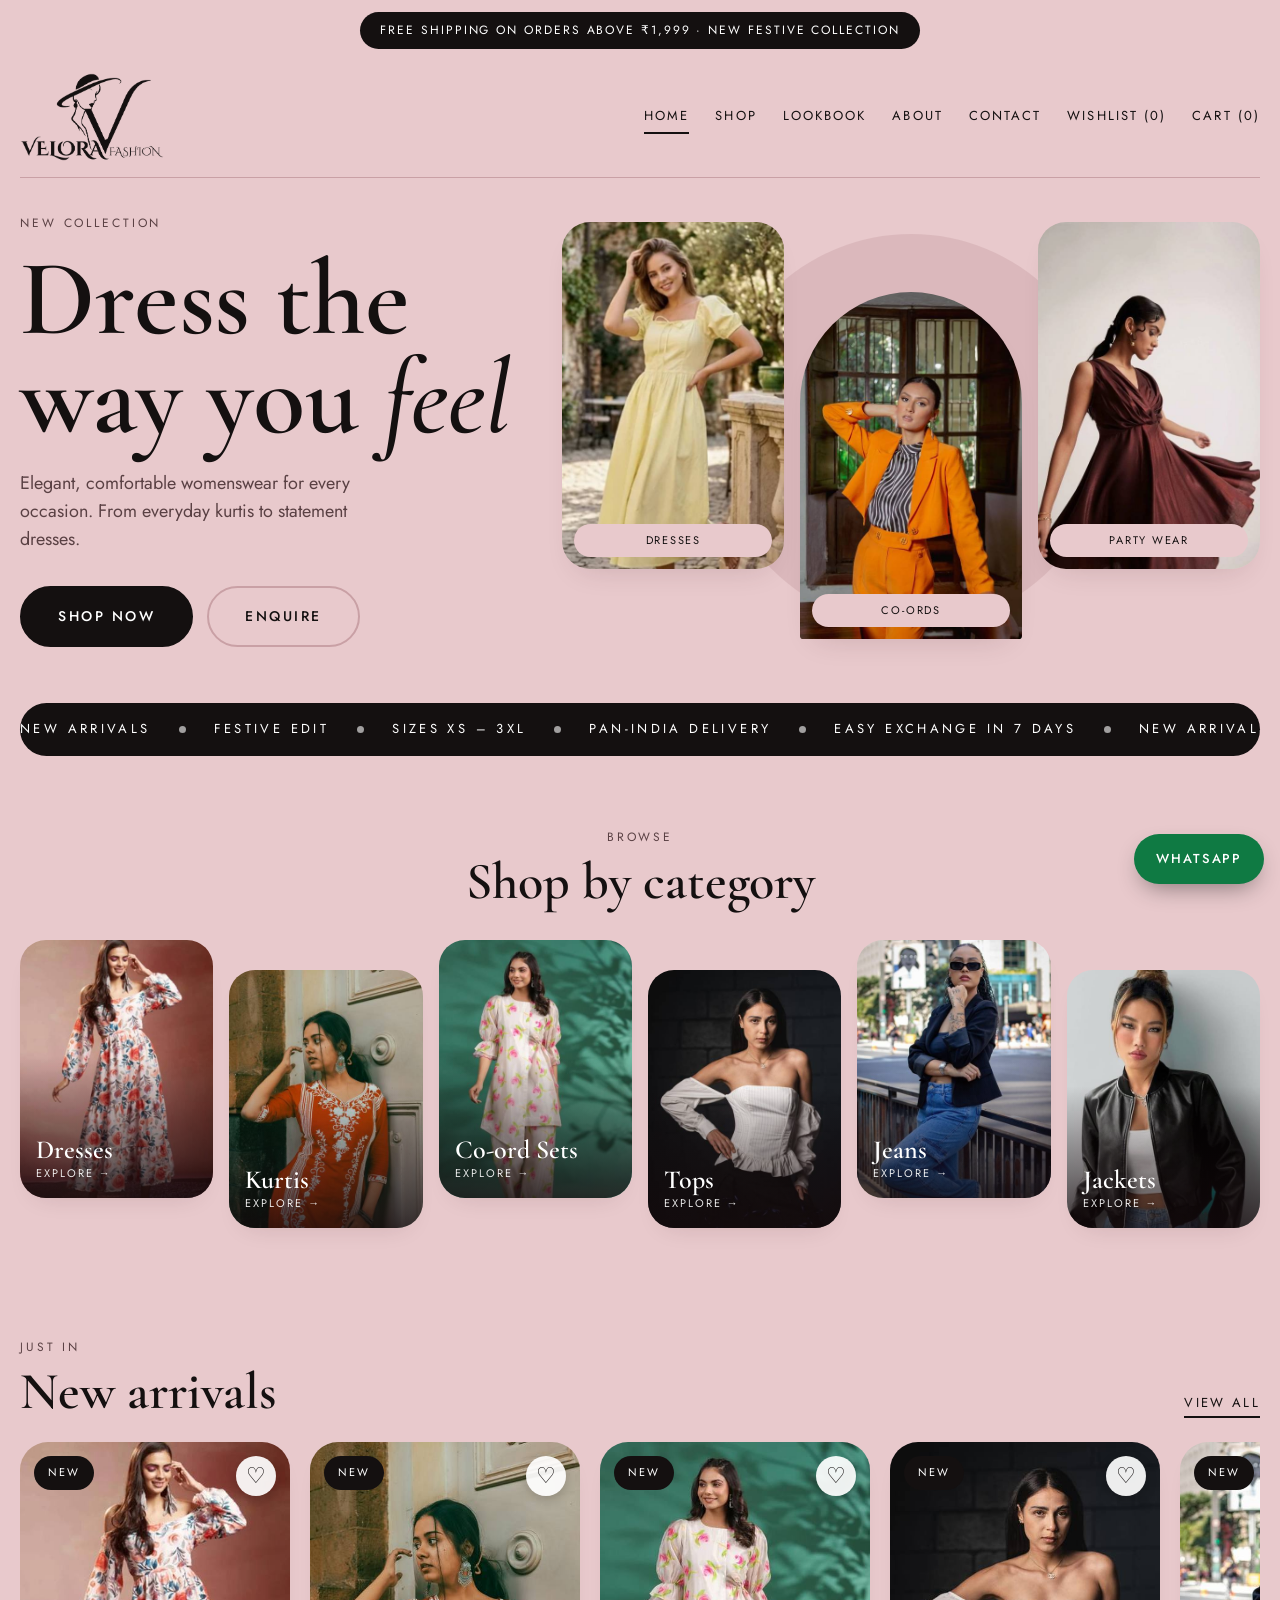
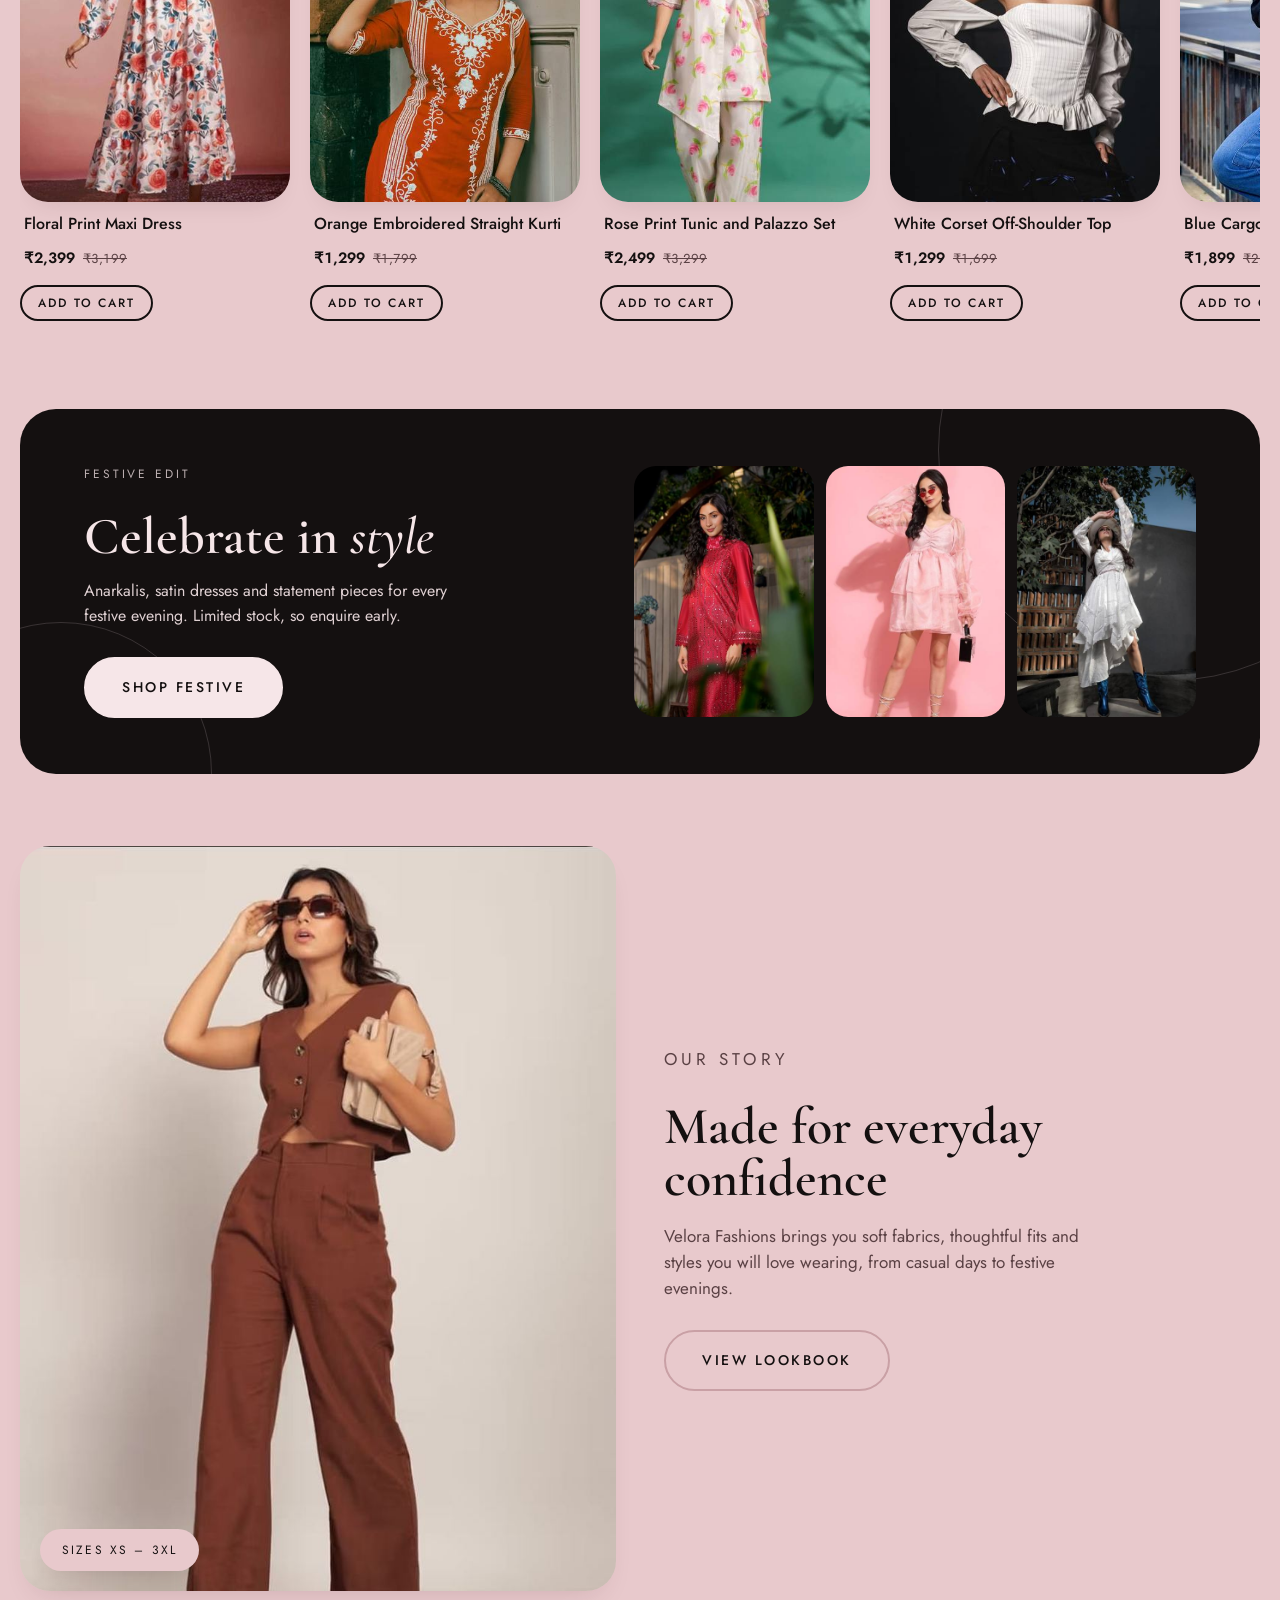
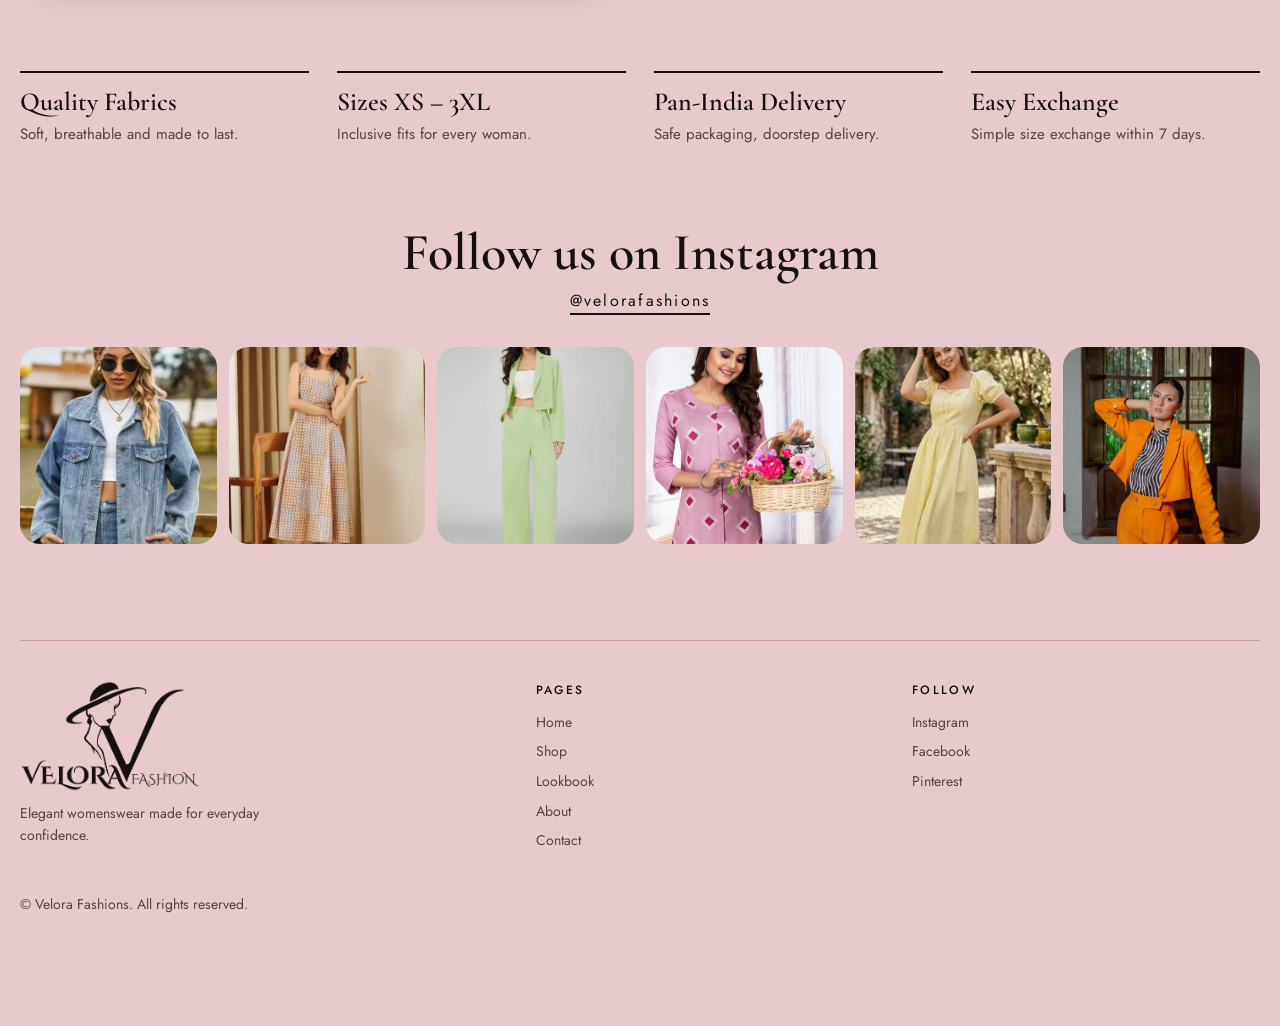
==== index.html @ 0e2e93d5 "Update index.html" ====
<!doctype html>
<html lang="en">
<head>
<meta charset="utf-8">
<meta name="viewport" content="width=device-width, initial-scale=1, viewport-fit=cover">
<title>Velora Fashion</title>
<link rel="stylesheet" href="https://fonts.googleapis.com/css2?family=Jost:wght@400;500;600&family=Cormorant+Garamond:ital,wght@0,500;0,600;1,500;1,600&display=swap">
<style>
/* Layout: logo + menu header, split hero with three staggered photos, category tiles, dark festive band, story, benefits, Instagram grid */
:root {
  --bg: #e8c9cc; --ink: #141010; --muted: #5a4144; --line: #c9a0a5; --card: #f3dfe1;
  --pill-bg: #141010; --pill-fg: #ffffff; --band-bg: #141010; --band-fg: #f6e6e8; --shadow: rgba(60,20,30,.18);
  --font-display: "Cormorant Garamond", Georgia, serif;
  --font-body: "Jost", "Helvetica Neue", Arial, sans-serif;
}
@media (prefers-color-scheme: dark) {
  :root:not([data-theme="light"]) { --bg:#1d1214; --ink:#f6e6e8; --muted:#c9a9ad; --line:#5c3b40; --card:#2a1a1d; --pill-bg:#f6e6e8; --pill-fg:#1d1214; --band-bg:#2a1a1d; --band-fg:#f6e6e8; --shadow:rgba(0,0,0,.5); color-scheme: dark; }
}
:root[data-theme="dark"] { --bg:#1d1214; --ink:#f6e6e8; --muted:#c9a9ad; --line:#5c3b40; --card:#2a1a1d; --pill-bg:#f6e6e8; --pill-fg:#1d1214; --band-bg:#2a1a1d; --band-fg:#f6e6e8; --shadow:rgba(0,0,0,.5); color-scheme: dark; }
* { box-sizing: border-box; }
html { scroll-behavior: smooth; }
body { margin: 0; background: var(--bg); color: var(--ink); font-family: var(--font-body); line-height: 1.55;
  padding-left: max(16px, env(safe-area-inset-left, 0px)); padding-right: max(16px, env(safe-area-inset-right, 0px)); }
a { color: inherit; }
.w { max-width: 1240px; margin: 0 auto; }
.eyebrow { font-size: 12px; letter-spacing: 0.24em; text-transform: uppercase; color: var(--muted); margin: 0; }
h1, h2, h3 { font-family: var(--font-display); font-weight: 600; margin: 0; text-wrap: balance; line-height: 1; }
h2 { font-size: clamp(34px, 5vw, 52px); }
em.i { font-style: italic; font-weight: 500; }

/* header */
.site { display: flex; justify-content: space-between; align-items: center; flex-wrap: wrap; gap: 12px 28px; padding-block: 28px 8px; }
.brand img { display: block; height: 88px; width: auto; }
@media (prefers-color-scheme: dark) { :root:not([data-theme="light"]) .brand img { filter: invert(1); } }
:root[data-theme="dark"] .brand img { filter: invert(1); }
.sitenav { display: flex; flex-wrap: wrap; gap: 8px 26px; }
.sitenav a { text-decoration: none; font-size: 13px; letter-spacing: 0.16em; text-transform: uppercase; padding: 6px 0; border-bottom: 2px solid transparent; }
.sitenav a:hover, .sitenav a[aria-current="page"] { border-bottom-color: var(--ink); }

/* buttons */
.btn { display: inline-block; text-decoration: none; font-size: 14px; font-weight: 500; letter-spacing: 0.18em; text-transform: uppercase; padding: 18px 36px; border-radius: 999px; border: 2px solid var(--pill-bg); transition: background .2s, color .2s; }
.btn.solid { background: var(--pill-bg); color: var(--pill-fg); }
.btn.ghost { color: var(--ink); border-color: var(--line); }
.btn.ghost:hover { border-color: var(--ink); }
a:focus-visible, .tile:focus-visible { outline: 3px solid var(--ink); outline-offset: 3px; }

/* hero */
.hero { display: grid; grid-template-columns: minmax(0, .9fr) minmax(0, 1.25fr); gap: 40px; align-items: center; padding-block: 36px 48px; }
.hero h1 { font-size: clamp(54px, 8.4vw, 112px); line-height: 0.92; margin: 18px 0 22px; }
.hero p.lead { font-size: 18px; max-width: 30ch; color: var(--muted); margin: 0 0 32px; }
.cta { display: flex; flex-wrap: wrap; gap: 14px; }
.collage { position: relative; display: grid; grid-template-columns: repeat(3, minmax(0, 1fr)); gap: 16px; align-items: start; }
.collage::before { content: ""; position: absolute; z-index: 0; height: 94%; aspect-ratio: 1; left: 50%; top: 3%; transform: translateX(-50%); border-radius: 50%; background: var(--line); opacity: .4; }
.collage figure { position: relative; z-index: 1; margin: 0; aspect-ratio: 3 / 4.7; border-radius: 28px; overflow: hidden; box-shadow: 0 14px 30px -16px var(--shadow); }
.collage figure:nth-child(2) { margin-top: 70px; border-radius: 999px 999px 28px 28px; }
.collage img { width: 100%; height: 100%; object-fit: cover; display: block; transition: transform .8s cubic-bezier(.2,.7,.2,1); }
.collage figure:hover img { transform: scale(1.06); }
.collage figcaption { position: absolute; left: 12px; bottom: 12px; right: 12px; background: var(--bg); color: var(--ink); border-radius: 999px; padding: 8px 14px; font-size: 11px; letter-spacing: .16em; text-transform: uppercase; text-align: center; }
@keyframes rise { from { opacity: .2; transform: translateY(22px); } to { opacity: 1; transform: none; } }
.hero > div:first-child > * { animation: rise .9s cubic-bezier(.2,.7,.2,1) both; }
.hero > div:first-child > :nth-child(2) { animation-delay: .1s; }
.hero > div:first-child > :nth-child(3) { animation-delay: .2s; }
.hero > div:first-child > :nth-child(4) { animation-delay: .3s; }
.collage figure { animation: rise 1s cubic-bezier(.2,.7,.2,1) both; }
.collage figure:nth-child(2) { animation-delay: .15s; }
.collage figure:nth-child(3) { animation-delay: .3s; }

/* categories */
section { padding-block: 40px; }
.head { display: flex; flex-direction: column; gap: 10px; align-items: center; text-align: center; margin-bottom: 32px; }
.tiles { display: grid; grid-template-columns: repeat(6, minmax(0, 1fr)); gap: 16px; }
.tile { position: relative; display: block; aspect-ratio: 3 / 4; border-radius: 26px; overflow: hidden; text-decoration: none; color: #fff; box-shadow: 0 12px 26px -16px var(--shadow); }
.tile img { position: absolute; inset: 0; width: 100%; height: 100%; object-fit: cover; transition: transform .6s cubic-bezier(.2,.7,.2,1); }
.tile:hover img { transform: scale(1.07); }
.tile::after { content: ""; position: absolute; inset: 0; background: linear-gradient(to top, rgba(20,10,12,.78), rgba(20,10,12,0) 55%); }
.tile span { position: absolute; z-index: 1; left: 16px; right: 16px; bottom: 16px; display: flex; flex-direction: column; gap: 2px; }
.tile b { font-family: var(--font-display); font-size: 26px; font-weight: 600; line-height: 1.05; }
.tile small { font-size: 11px; letter-spacing: 0.18em; text-transform: uppercase; opacity: .9; }


/* ticker */
.ticker { overflow: hidden; background: var(--pill-bg); color: var(--pill-fg); border-radius: 999px; padding: 16px 0; margin-block: 8px 32px; }
.track { display: flex; width: max-content; animation: slide 36s linear infinite; }
.track span { display: inline-flex; align-items: center; gap: 28px; padding-right: 28px; white-space: nowrap; font-size: 13px; letter-spacing: .26em; text-transform: uppercase; }
.track span::after { content: ""; width: 7px; height: 7px; border-radius: 50%; background: currentColor; opacity: .6; }
@keyframes slide { to { transform: translateX(-50%); } }

/* new arrivals */
.rowhead { display: flex; justify-content: space-between; align-items: end; gap: 16px; margin-bottom: 24px; flex-wrap: wrap; }
.rowhead h2 { margin-top: 10px; }
.more { font-size: 13px; letter-spacing: .18em; text-transform: uppercase; text-decoration: none; border-bottom: 2px solid var(--ink); padding-bottom: 3px; }
.row { display: flex; gap: 20px; overflow-x: auto; scroll-snap-type: x mandatory; padding-bottom: 16px; scrollbar-width: thin; scrollbar-color: var(--line) transparent; }
.prod { flex: 0 0 270px; scroll-snap-align: start; text-decoration: none; display: flex; flex-direction: column; gap: 10px; min-width: 0; }
.ph { position: relative; aspect-ratio: 3 / 4; border-radius: 28px; overflow: hidden; box-shadow: 0 12px 26px -16px var(--shadow); }
.ph img { width: 100%; height: 100%; object-fit: cover; display: block; transition: transform .7s cubic-bezier(.2,.7,.2,1); }
.prod:hover .ph img { transform: scale(1.07); }
.prod .tag { position: absolute; top: 14px; left: 14px; background: #141010; color: #fff; font-size: 11px; letter-spacing: .18em; padding: 8px 14px; border-radius: 999px; }
.prod b { font-size: 16px; font-weight: 500; padding: 0 4px; }
.prod .pr { padding: 0 4px; font-variant-numeric: tabular-nums; color: var(--muted); font-size: 15px; }
.prod .pr strong { color: var(--ink); font-weight: 600; margin-right: 8px; }
.prod .pr s { font-size: 13px; }
.add-cart { font: 500 12px/1 var(--font-body, inherit); letter-spacing: .16em; text-transform: uppercase; color: var(--ink); background: transparent; border: 2px solid var(--ink); border-radius: 999px; padding: 10px 16px; cursor: pointer; align-self: flex-start; margin-top: 4px; }
.add-cart:hover { background: var(--ink); color: #fff; }
.add-cart:focus-visible { outline: 3px solid var(--ink); outline-offset: 3px; }


.band { position: relative; overflow: hidden; }
.band::before, .band::after { content: ""; position: absolute; border-radius: 50%; border: 1px solid var(--band-fg); opacity: .16; pointer-events: none; }
.band::before { width: 460px; height: 460px; right: -140px; top: -190px; }
.band::after { width: 300px; height: 300px; left: -110px; bottom: -150px; }
.band > * { position: relative; z-index: 1; }

.sp { position: relative; }
.chip { position: absolute; left: 20px; bottom: 20px; background: var(--bg); color: var(--ink); border-radius: 999px; padding: 12px 22px; font-size: 12px; letter-spacing: .18em; text-transform: uppercase; box-shadow: 0 10px 22px -10px var(--shadow); }
.tile small::after { content: ""; }
@media (min-width: 961px) { .tiles .tile:nth-child(even) { margin-top: 30px; } .tiles { padding-bottom: 30px; } }

/* festive band */
.band { background: var(--band-bg); color: var(--band-fg); border-radius: 36px; padding: 56px clamp(24px, 5vw, 64px); display: grid; grid-template-columns: minmax(0, 1fr) minmax(0, 1.1fr); gap: 40px; align-items: center; margin-block: 32px; }
.band .eyebrow { color: var(--band-fg); opacity: .75; }
.band h2 { margin: 12px 0 16px; }
.band p { margin: 0 0 28px; max-width: 38ch; opacity: .9; }
.band .btn.solid { background: var(--band-fg); color: var(--band-bg); border-color: var(--band-fg); }
.trio { display: grid; grid-template-columns: repeat(3, minmax(0, 1fr)); gap: 12px; }
.trio img { width: 100%; aspect-ratio: 3 / 4.2; object-fit: cover; border-radius: 22px; display: block; }

/* story */
.story { display: grid; grid-template-columns: minmax(0, 1fr) minmax(0, 1fr); gap: 48px; align-items: center; }
.story .sp img { width: 100%; aspect-ratio: 4 / 5; object-fit: cover; object-position: 50% 0%; border-radius: 30px; display: block; box-shadow: 0 14px 30px -16px var(--shadow); }
.story h2 { margin: 12px 0 18px; }
.story p { margin: 0 0 28px; font-size: 17px; max-width: 44ch; color: var(--muted); }

/* benefits */
.perks { display: grid; grid-template-columns: repeat(4, minmax(0, 1fr)); gap: 28px; }
.perk { border-top: 2px solid var(--ink); padding-top: 16px; }
.perk h3 { font-size: 26px; margin-bottom: 8px; }
.perk p { margin: 0; color: var(--muted); font-size: 15px; }

/* instagram */
.insta { display: grid; grid-template-columns: repeat(6, minmax(0, 1fr)); gap: 12px; }
.insta img { width: 100%; aspect-ratio: 1; object-fit: cover; border-radius: 20px; display: block; }
.handle { font-size: 16px; letter-spacing: 0.14em; text-decoration: none; border-bottom: 2px solid var(--ink); }

/* footer */
footer { border-top: 1px solid var(--line); margin-top: 56px; padding-block: 40px 96px; display: grid; grid-template-columns: 1.4fr 1fr 1fr; gap: 28px; font-size: 14px; color: var(--muted); }
footer h4 { margin: 0 0 12px; font-size: 12px; letter-spacing: 0.2em; text-transform: uppercase; color: var(--ink); font-weight: 500; }
footer .fb { font-family: var(--font-display); font-size: 34px; font-weight: 600; color: var(--ink); line-height: 1; margin-bottom: 10px; }
footer ul { list-style: none; margin: 0; padding: 0; display: grid; gap: 8px; }
footer a { text-decoration: none; }
footer a:hover { color: var(--ink); }
.copy { grid-column: 1 / -1; }

/* whatsapp */
.wa { position: fixed; z-index: 20; right: max(16px, env(safe-area-inset-right, 0px)); bottom: max(16px, env(safe-area-inset-bottom, 0px)); background: #0f7a43; color: #fff; text-decoration: none; font-size: 13px; letter-spacing: 0.14em; text-transform: uppercase; font-weight: 500; padding: 15px 22px; border-radius: 999px; box-shadow: 0 10px 24px -8px rgba(0,0,0,.45); }
.wa:focus-visible { outline: 3px solid var(--ink); outline-offset: 3px; }

@media (max-width: 960px) {
  .hero, .story, .band { grid-template-columns: minmax(0, 1fr); gap: 32px; }
  .story .sp img { aspect-ratio: 4 / 4.6; max-height: 640px; object-position: 50% 0%; }
  .tiles { grid-template-columns: repeat(3, minmax(0, 1fr)); }
  .perks { grid-template-columns: repeat(2, minmax(0, 1fr)); }
  .insta { grid-template-columns: repeat(3, minmax(0, 1fr)); }
  footer { grid-template-columns: 1fr 1fr; }
  footer > div:first-child { grid-column: 1 / -1; }
}
@media (max-width: 560px) {
  .prod { flex-basis: 62%; }
  .ticker { margin-block: 0 24px; }
  .collage figure { aspect-ratio: 3 / 4.5; }
  .collage figcaption { display: none; }
  .brand img { height: 64px; }
  .hero { padding-block: 16px 48px; }
  .btn { padding: 15px 26px; font-size: 13px; }
  .collage { gap: 8px; }
  .collage figure { border-radius: 18px; }
  .collage figure:nth-child(2) { margin-top: 24px; border-radius: 999px 999px 18px 18px; }
  .tiles { grid-template-columns: repeat(2, minmax(0, 1fr)); gap: 12px; }
  .tile b { font-size: 22px; }
  .perks { grid-template-columns: minmax(0, 1fr); gap: 22px; }
  .band { border-radius: 26px; padding: 36px 20px; }
  .trio { gap: 8px; }
  .trio img { border-radius: 14px; }
  .insta { grid-template-columns: repeat(2, minmax(0, 1fr)); }
  footer { grid-template-columns: minmax(0, 1fr); }
}
@media (prefers-reduced-motion: reduce) { html { scroll-behavior: auto; } .tile img, .ph img, .collage img { transition: none; } .track { animation: none; } .hero > div:first-child > *, .collage figure { animation: none; } }
.promo { width: fit-content; max-width: 100%; margin: 12px auto 0; background: var(--pill-bg); color: var(--pill-fg); text-align: center; font-size: 12px; letter-spacing: .16em; text-transform: uppercase; padding: 9px 20px; border-radius: 999px; }
@media (max-width: 560px) { .promo { font-size: 11px; letter-spacing: .1em; } }

.flogo { display: block; height: 110px; width: auto; margin-bottom: 12px; }
@media (prefers-color-scheme: dark) { :root:not([data-theme="light"]) .flogo { filter: invert(1); } }
:root[data-theme="dark"] .flogo { filter: invert(1); }

.site { border-bottom: 1px solid var(--line); padding-top: 24px; padding-bottom: 16px; }
</style>
</head>
<body>
<div class="promo">Free shipping on orders above &#8377;1,999 &middot; New Festive Collection</div>
<div class="w">
  <header class="site">
    <a class="brand" href="index.html" aria-label="Velora Fashion, home"><img src="[data-uri]" alt="Velora Fashion"></a>
    <nav class="sitenav" aria-label="Site">
      <a href="index.html" aria-current="page">Home</a><a href="shop.html">Shop</a><a href="lookbook.html">Lookbook</a><a href="about.html">About</a><a href="contact.html">Contact</a><a href="wishlist.html" class="wish-link">Wishlist (<span class="wish-count">0</span>)</a><a href="cart.html" class="cart-link">Cart (<span class="cart-count">0</span>)</a>
    </nav>
  </header>

  <main>
    <div class="hero">
      <div>
        <p class="eyebrow">New Collection</p>
        <h1>Dress the way you <em class="i">feel</em></h1>
        <p class="lead">Elegant, comfortable womenswear for every occasion. From everyday kurtis to statement dresses.</p>
        <div class="cta">
          <a class="btn solid" href="shop.html">Shop Now</a>
          <a class="btn ghost" href="contact.html">Enquire</a>
        </div>
      </div>
      <div class="collage" aria-label="Featured looks">
        <figure><img src="[data-uri]" alt="Yellow puff sleeve midi dress"><figcaption>Dresses</figcaption></figure>
        <figure><img src="[data-uri]" alt="Orange crop blazer co-ord"><figcaption>Co-ords</figcaption></figure>
        <figure><img src="[data-uri]" alt="Brown satin flared dress"><figcaption>Party wear</figcaption></figure>
      </div>
    </div>

    <div class="ticker" aria-hidden="true"><div class="track"><span>New arrivals</span><span>Festive edit</span><span>Sizes XS &ndash; 3XL</span><span>Pan-India delivery</span><span>Easy exchange in 7 days</span><span>New arrivals</span><span>Festive edit</span><span>Sizes XS &ndash; 3XL</span><span>Pan-India delivery</span><span>Easy exchange in 7 days</span></div></div>

    <section>
      <div class="head">
        <p class="eyebrow">Browse</p>
        <h2>Shop by category</h2>
      </div>
      <div class="tiles">
        <a class="tile" href="shop.html#dresses"><img src="[data-uri]" alt=""><span><b>Dresses</b><small>Explore &rarr;</small></span></a>
        <a class="tile" href="shop.html#kurtis"><img src="[data-uri]" alt=""><span><b>Kurtis</b><small>Explore &rarr;</small></span></a>
        <a class="tile" href="shop.html#coords"><img src="[data-uri]" alt=""><span><b>Co-ord Sets</b><small>Explore &rarr;</small></span></a>
        <a class="tile" href="shop.html#tops"><img src="[data-uri]" alt=""><span><b>Tops</b><small>Explore &rarr;</small></span></a>
        <a class="tile" href="shop.html#jeans"><img src="[data-uri]" alt=""><span><b>Jeans</b><small>Explore &rarr;</small></span></a>
        <a class="tile" href="shop.html#jackets"><img src="[data-uri]" alt=""><span><b>Jackets</b><small>Explore &rarr;</small></span></a>
      </div>
    </section>

    <section>
      <div class="rowhead">
        <div><p class="eyebrow">Just in</p><h2>New arrivals</h2></div>
        <a class="more" href="shop.html">View all</a>
      </div>
      <div class="row">
        <a class="prod" href="shop.html#dresses"><div class="ph"><button type="button" class="wish-btn" data-name="Floral Print Maxi Dress" data-price="&#8377;2,399" aria-label="Add to wishlist">♡</button><img src="[data-uri]" alt="Floral Print Maxi Dress"><span class="tag">NEW</span></div><b>Floral Print Maxi Dress</b><span class="pr"><strong>&#8377;2,399</strong><s>&#8377;3,199</s></span><button type="button" class="add-cart" data-name="Floral Print Maxi Dress" data-price="&#8377;2,399">Add to Cart</button></a>
        <a class="prod" href="shop.html#kurtis"><div class="ph"><button type="button" class="wish-btn" data-name="Orange Embroidered Straight Kurti" data-price="&#8377;1,299" aria-label="Add to wishlist">♡</button><img src="[data-uri]" alt="Orange Embroidered Straight Kurti"><span class="tag">NEW</span></div><b>Orange Embroidered Straight Kurti</b><span class="pr"><strong>&#8377;1,299</strong><s>&#8377;1,799</s></span><button type="button" class="add-cart" data-name="Orange Embroidered Straight Kurti" data-price="&#8377;1,299">Add to Cart</button></a>
        <a class="prod" href="shop.html#coords"><div class="ph"><button type="button" class="wish-btn" data-name="Rose Print Tunic and Palazzo Set" data-price="&#8377;2,499" aria-label="Add to wishlist">♡</button><img src="[data-uri]" alt="Rose Print Tunic and Palazzo Set"><span class="tag">NEW</span></div><b>Rose Print Tunic and Palazzo Set</b><span class="pr"><strong>&#8377;2,499</strong><s>&#8377;3,299</s></span><button type="button" class="add-cart" data-name="Rose Print Tunic and Palazzo Set" data-price="&#8377;2,499">Add to Cart</button></a>
        <a class="prod" href="shop.html#tops"><div class="ph"><button type="button" class="wish-btn" data-name="White Corset Off-Shoulder Top" data-price="&#8377;1,299" aria-label="Add to wishlist">♡</button><img src="[data-uri]" alt="White Corset Off-Shoulder Top"><span class="tag">NEW</span></div><b>White Corset Off-Shoulder Top</b><span class="pr"><strong>&#8377;1,299</strong><s>&#8377;1,699</s></span><button type="button" class="add-cart" data-name="White Corset Off-Shoulder Top" data-price="&#8377;1,299">Add to Cart</button></a>
        <a class="prod" href="shop.html#jeans"><div class="ph"><button type="button" class="wish-btn" data-name="Blue Cargo Wide-Leg Jeans" data-price="&#8377;1,899" aria-label="Add to wishlist">♡</button><img src="[data-uri]" alt="Blue Cargo Wide-Leg Jeans"><span class="tag">NEW</span></div><b>Blue Cargo Wide-Leg Jeans</b><span class="pr"><strong>&#8377;1,899</strong><s>&#8377;2,599</s></span><button type="button" class="add-cart" data-name="Blue Cargo Wide-Leg Jeans" data-price="&#8377;1,899">Add to Cart</button></a>
        <a class="prod" href="shop.html#jackets"><div class="ph"><button type="button" class="wish-btn" data-name="Black Leather Bomber Jacket" data-price="&#8377;3,799" aria-label="Add to wishlist">♡</button><img src="[data-uri]" alt="Black Leather Bomber Jacket"><span class="tag">NEW</span></div><b>Black Leather Bomber Jacket</b><span class="pr"><strong>&#8377;3,799</strong><s>&#8377;4,999</s></span><button type="button" class="add-cart" data-name="Black Leather Bomber Jacket" data-price="&#8377;3,799">Add to Cart</button></a>
        <a class="prod" href="shop.html#dresses"><div class="ph"><button type="button" class="wish-btn" data-name="Pink Organza Tiered Mini Dress" data-price="&#8377;2,799" aria-label="Add to wishlist">♡</button><img src="[data-uri]" alt="Pink Organza Tiered Mini Dress"><span class="tag">NEW</span></div><b>Pink Organza Tiered Mini Dress</b><span class="pr"><strong>&#8377;2,799</strong><s>&#8377;3,699</s></span><button type="button" class="add-cart" data-name="Pink Organza Tiered Mini Dress" data-price="&#8377;2,799">Add to Cart</button></a>
        <a class="prod" href="shop.html#kurtis"><div class="ph"><button type="button" class="wish-btn" data-name="Crimson Mirror Work Kurti" data-price="&#8377;1,799" aria-label="Add to wishlist">♡</button><img src="[data-uri]" alt="Crimson Mirror Work Kurti"><span class="tag">NEW</span></div><b>Crimson Mirror Work Kurti</b><span class="pr"><strong>&#8377;1,799</strong><s>&#8377;2,399</s></span><button type="button" class="add-cart" data-name="Crimson Mirror Work Kurti" data-price="&#8377;1,799">Add to Cart</button></a>
      </div>
    </section>

    <div class="band">
      <div>
        <p class="eyebrow">Festive Edit</p>
        <h2>Celebrate in <em class="i">style</em></h2>
        <p>Anarkalis, satin dresses and statement pieces for every festive evening. Limited stock, so enquire early.</p>
        <a class="btn solid" href="shop.html">Shop Festive</a>
      </div>
      <div class="trio">
        <img src="[data-uri]" alt="Crimson mirror work kurti">
        <img src="[data-uri]" alt="Pink organza tiered dress">
        <img src="[data-uri]" alt="White handkerchief hem dress">
      </div>
    </div>

    <section class="story">
      <div class="sp"><img src="[data-uri]" alt="Brown waistcoat and trouser set"><span class="chip">Sizes XS &ndash; 3XL</span></div>
      <div>
        <p class="eyebrow">Our Story</p>
        <h2>Made for everyday confidence</h2>
        <p>Velora Fashions brings you soft fabrics, thoughtful fits and styles you will love wearing, from casual days to festive evenings.</p>
        <a class="btn ghost" href="lookbook.html">View Lookbook</a>
      </div>
    </section>

    <section>
      <div class="perks">
        <div class="perk"><h3>Quality Fabrics</h3><p>Soft, breathable and made to last.</p></div>
        <div class="perk"><h3>Sizes XS &ndash; 3XL</h3><p>Inclusive fits for every woman.</p></div>
        <div class="perk"><h3>Pan-India Delivery</h3><p>Safe packaging, doorstep delivery.</p></div>
        <div class="perk"><h3>Easy Exchange</h3><p>Simple size exchange within 7 days.</p></div>
      </div>
    </section>

    <section>
      <div class="head">
        <h2>Follow us on Instagram</h2>
        <a class="handle" href="https://www.instagram.com/velorafashions" rel="noopener">@velorafashions</a>
      </div>
      <div class="insta">
        <img src="[data-uri]" alt="Velora style">
        <img src="[data-uri]" alt="Velora style">
        <img src="[data-uri]" alt="Velora style">
        <img src="[data-uri]" alt="Velora style">
        <img src="[data-uri]" alt="Velora style">
        <img src="[data-uri]" alt="Velora style">
      </div>
    </section>
  </main>

  <footer>
    <div><img class="flogo" src="[data-uri]" alt="Velora Fashion"><p style="margin:0;max-width:34ch">Elegant womenswear made for everyday confidence.</p></div>
    <div><h4>Pages</h4><ul><li><a href="index.html">Home</a></li><li><a href="shop.html">Shop</a></li><li><a href="lookbook.html">Lookbook</a></li><li><a href="about.html">About</a></li><li><a href="contact.html">Contact</a></li></ul></div>
    <div><h4>Follow</h4><ul><li><a href="https://www.instagram.com/velorafashions" rel="noopener">Instagram</a></li><li><a href="#">Facebook</a></li><li><a href="#">Pinterest</a></li></ul></div>
    <p class="copy">&copy; Velora Fashions. All rights reserved.</p>
  </footer>
</div>
<a class="wa" href="https://wa.me/919008650012" rel="noopener" aria-label="Chat on WhatsApp">WhatsApp</a>
<script src="cart.js"></script>
<script src="wishlist.js"></script>
</body>
</html>
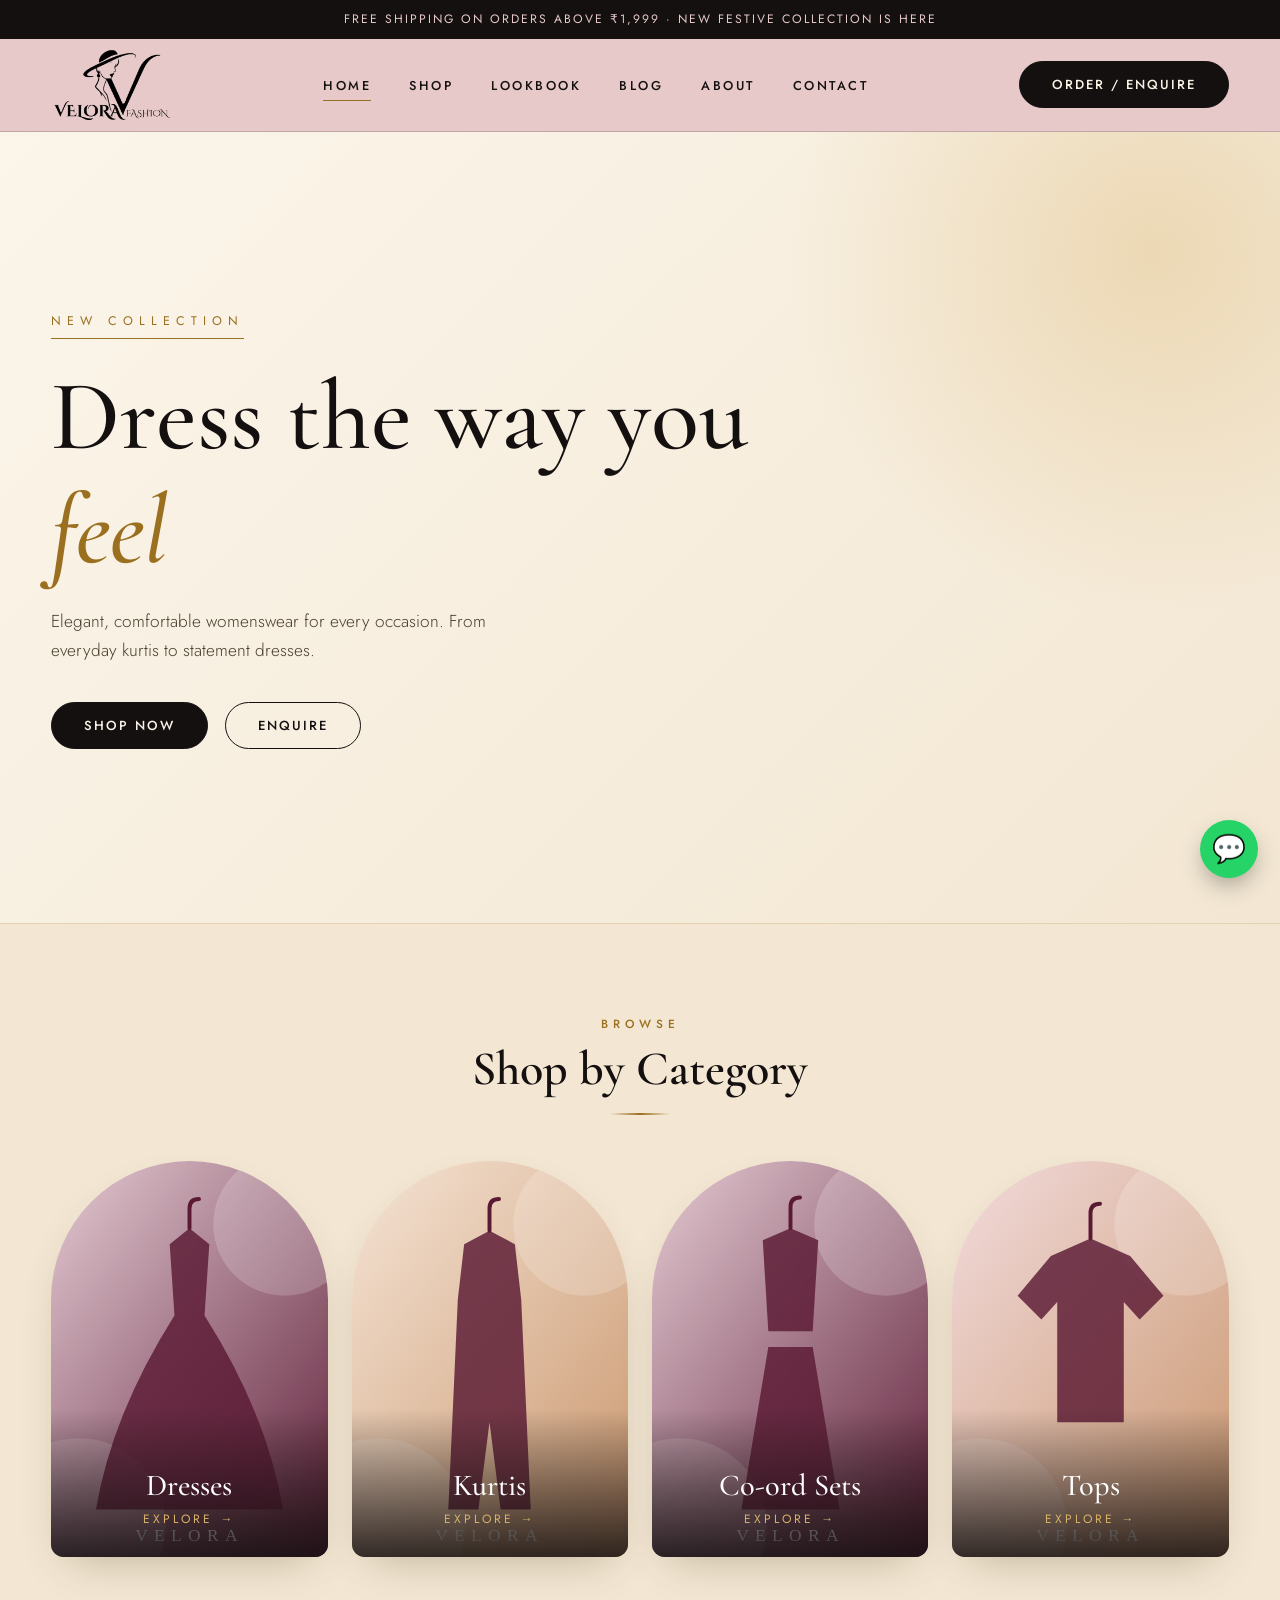
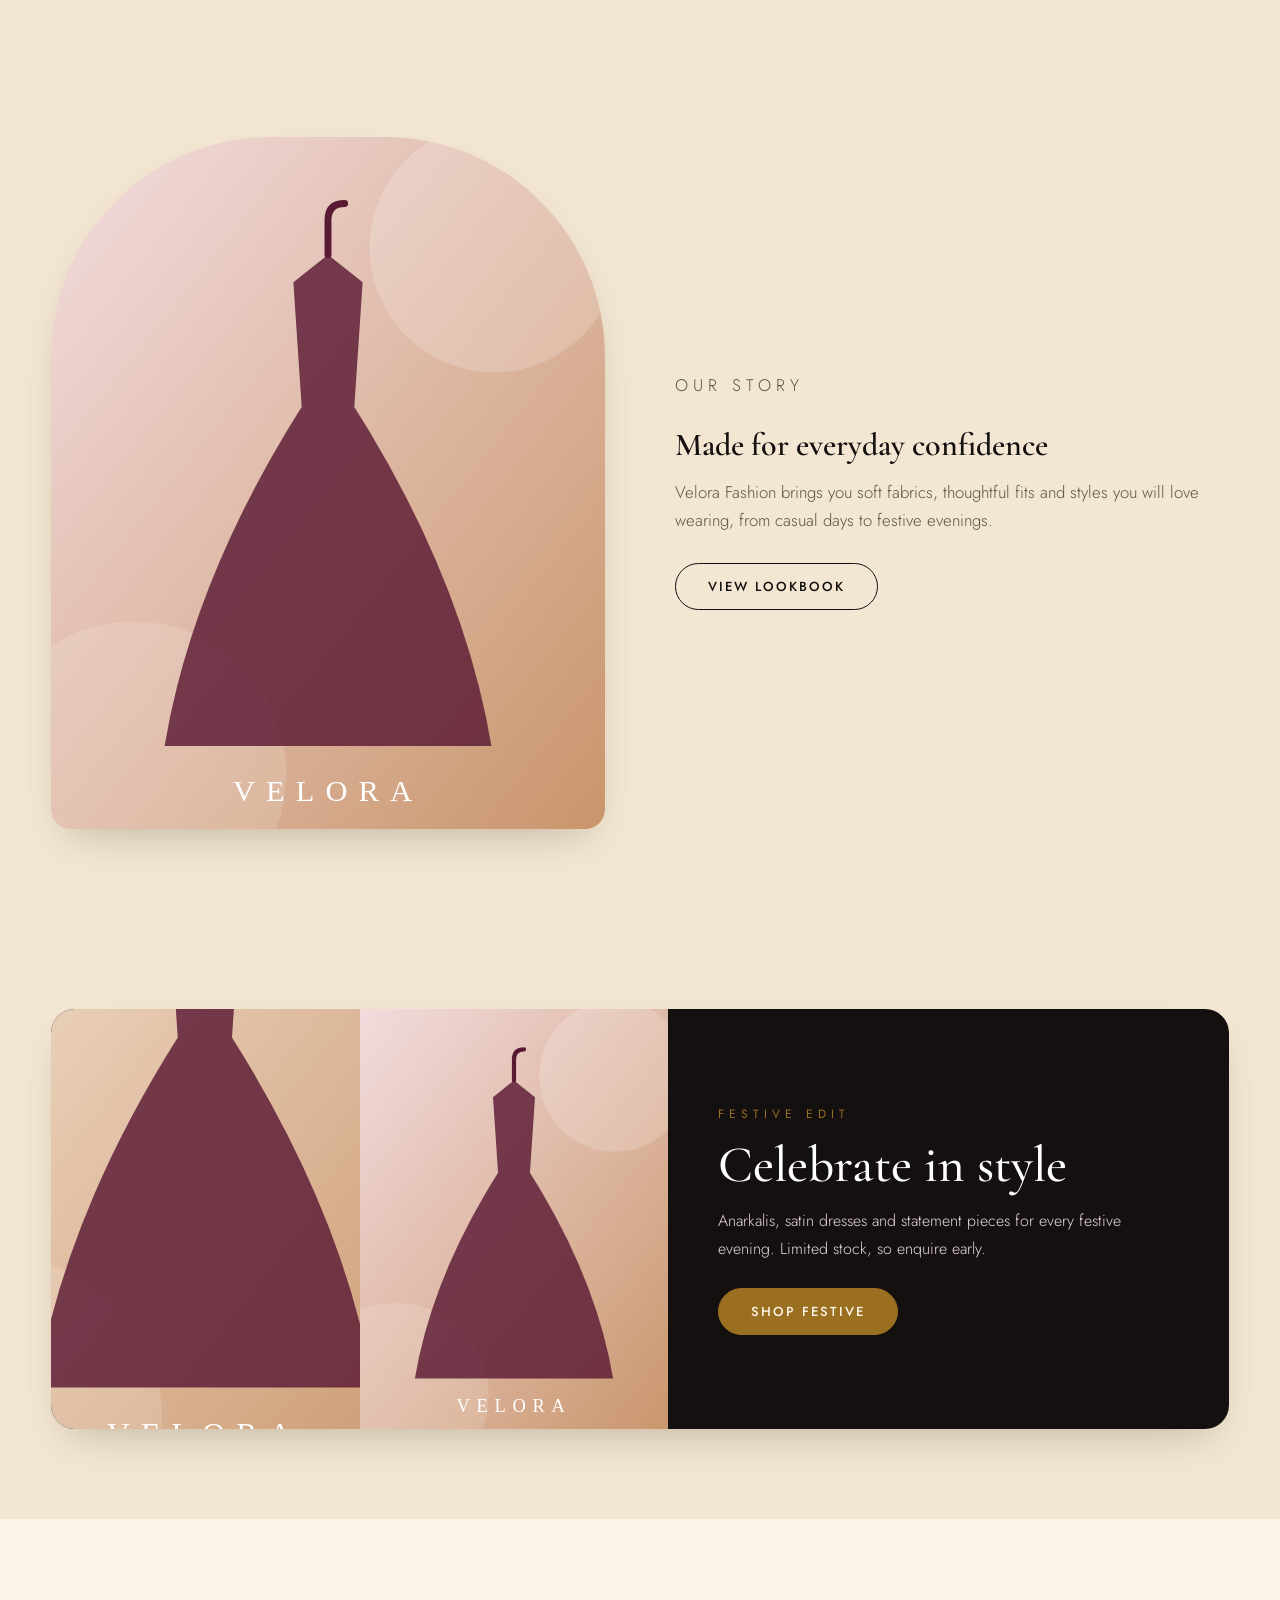
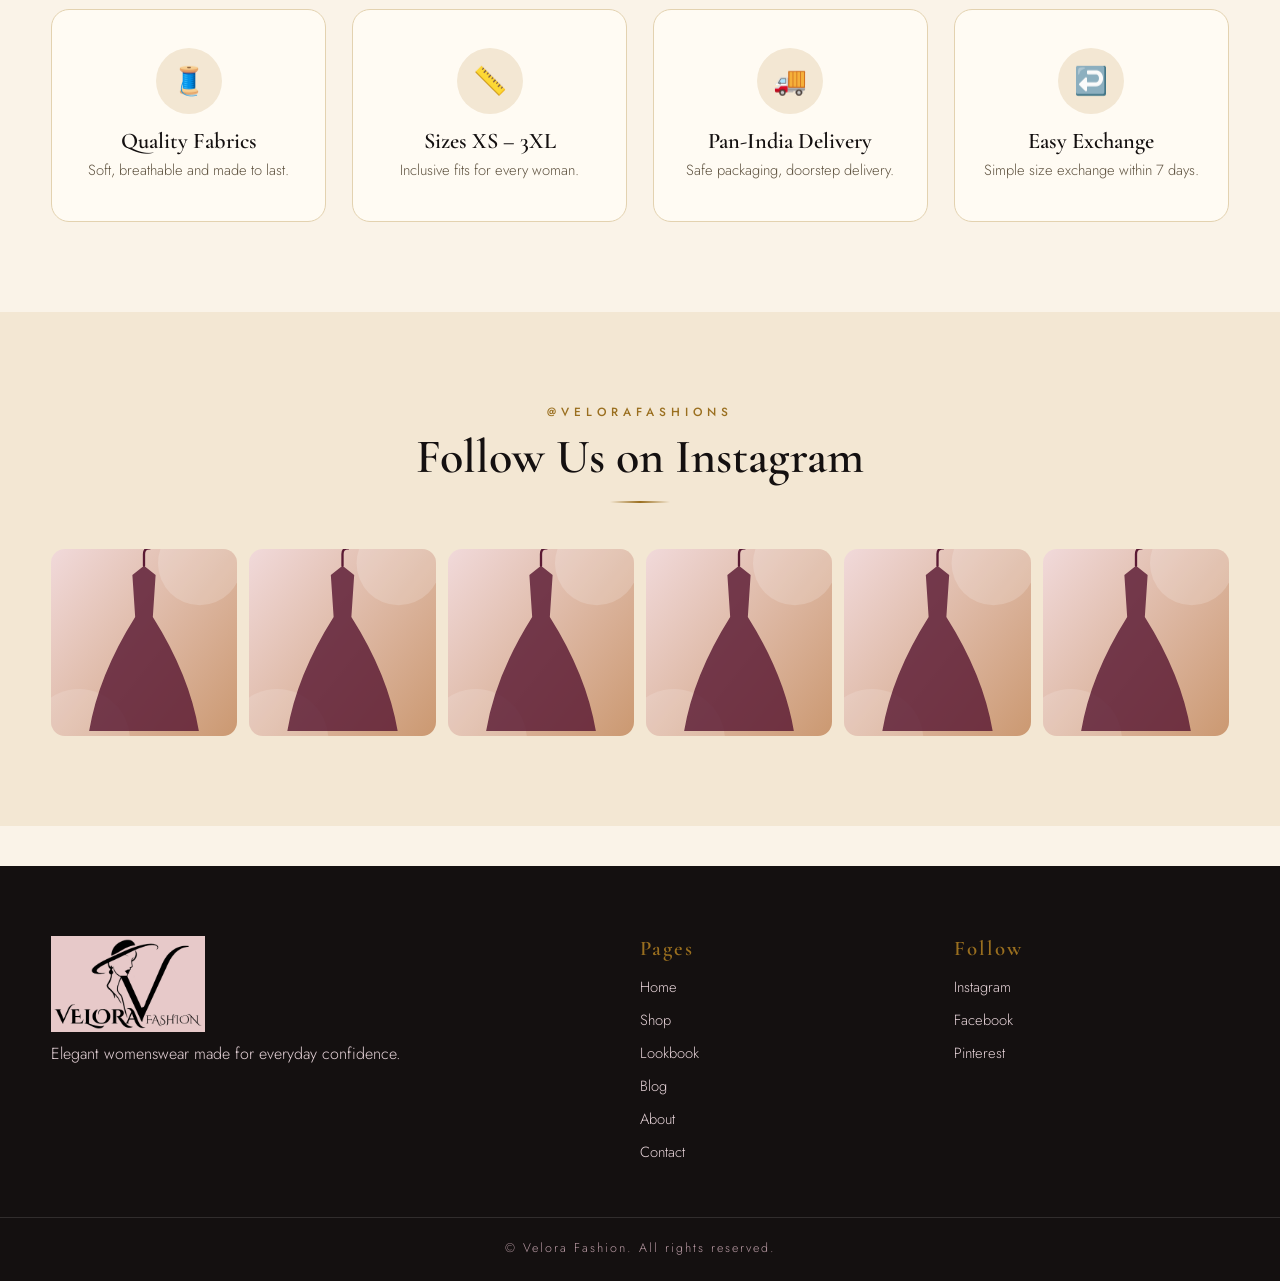
==== commit d5624206: "Update index.html" ====
--- a/index.html
+++ b/index.html
@@ -1,320 +1,365 @@
-<!doctype html>
+
+<!DOCTYPE html>
 <html lang="en">
 <head>
-<meta charset="utf-8">
-<meta name="viewport" content="width=device-width, initial-scale=1, viewport-fit=cover">
-<title>Velora Fashion</title>
-<link rel="stylesheet" href="https://fonts.googleapis.com/css2?family=Jost:wght@400;500;600&family=Cormorant+Garamond:ital,wght@0,500;0,600;1,500;1,600&display=swap">
+<meta charset="UTF-8">
+<meta name="viewport" content="width=device-width, initial-scale=1">
+<meta name="description" content="Elegant womenswear: dresses, kurtis, co-ord sets and more. Enquire or place your order today.">
+<title>Velora Fashion | Womenswear</title>
+<link rel="icon" href="favicon.png">
+<link href="https://fonts.googleapis.com/css2?family=Playfair+Display:wght@600;700&family=Poppins:wght@400;500&display=swap" rel="stylesheet">
 <style>
-/* Layout: logo + menu header, split hero with three staggered photos, category tiles, dark festive band, story, benefits, Instagram grid */
-:root {
-  --bg: #e8c9cc; --ink: #141010; --muted: #5a4144; --line: #c9a0a5; --card: #f3dfe1;
-  --pill-bg: #141010; --pill-fg: #ffffff; --band-bg: #141010; --band-fg: #f6e6e8; --shadow: rgba(60,20,30,.18);
-  --font-display: "Cormorant Garamond", Georgia, serif;
-  --font-body: "Jost", "Helvetica Neue", Arial, sans-serif;
-}
-@media (prefers-color-scheme: dark) {
-  :root:not([data-theme="light"]) { --bg:#1d1214; --ink:#f6e6e8; --muted:#c9a9ad; --line:#5c3b40; --card:#2a1a1d; --pill-bg:#f6e6e8; --pill-fg:#1d1214; --band-bg:#2a1a1d; --band-fg:#f6e6e8; --shadow:rgba(0,0,0,.5); color-scheme: dark; }
-}
-:root[data-theme="dark"] { --bg:#1d1214; --ink:#f6e6e8; --muted:#c9a9ad; --line:#5c3b40; --card:#2a1a1d; --pill-bg:#f6e6e8; --pill-fg:#1d1214; --band-bg:#2a1a1d; --band-fg:#f6e6e8; --shadow:rgba(0,0,0,.5); color-scheme: dark; }
-* { box-sizing: border-box; }
-html { scroll-behavior: smooth; }
-body { margin: 0; background: var(--bg); color: var(--ink); font-family: var(--font-body); line-height: 1.55;
-  padding-left: max(16px, env(safe-area-inset-left, 0px)); padding-right: max(16px, env(safe-area-inset-right, 0px)); }
-a { color: inherit; }
-.w { max-width: 1240px; margin: 0 auto; }
-.eyebrow { font-size: 12px; letter-spacing: 0.24em; text-transform: uppercase; color: var(--muted); margin: 0; }
-h1, h2, h3 { font-family: var(--font-display); font-weight: 600; margin: 0; text-wrap: balance; line-height: 1; }
-h2 { font-size: clamp(34px, 5vw, 52px); }
-em.i { font-style: italic; font-weight: 500; }
-
-/* header */
-.site { display: flex; justify-content: space-between; align-items: center; flex-wrap: wrap; gap: 12px 28px; padding-block: 28px 8px; }
-.brand img { display: block; height: 88px; width: auto; }
-@media (prefers-color-scheme: dark) { :root:not([data-theme="light"]) .brand img { filter: invert(1); } }
-:root[data-theme="dark"] .brand img { filter: invert(1); }
-.sitenav { display: flex; flex-wrap: wrap; gap: 8px 26px; }
-.sitenav a { text-decoration: none; font-size: 13px; letter-spacing: 0.16em; text-transform: uppercase; padding: 6px 0; border-bottom: 2px solid transparent; }
-.sitenav a:hover, .sitenav a[aria-current="page"] { border-bottom-color: var(--ink); }
-
-/* buttons */
-.btn { display: inline-block; text-decoration: none; font-size: 14px; font-weight: 500; letter-spacing: 0.18em; text-transform: uppercase; padding: 18px 36px; border-radius: 999px; border: 2px solid var(--pill-bg); transition: background .2s, color .2s; }
-.btn.solid { background: var(--pill-bg); color: var(--pill-fg); }
-.btn.ghost { color: var(--ink); border-color: var(--line); }
-.btn.ghost:hover { border-color: var(--ink); }
-a:focus-visible, .tile:focus-visible { outline: 3px solid var(--ink); outline-offset: 3px; }
-
-/* hero */
-.hero { display: grid; grid-template-columns: minmax(0, .9fr) minmax(0, 1.25fr); gap: 40px; align-items: center; padding-block: 36px 48px; }
-.hero h1 { font-size: clamp(54px, 8.4vw, 112px); line-height: 0.92; margin: 18px 0 22px; }
-.hero p.lead { font-size: 18px; max-width: 30ch; color: var(--muted); margin: 0 0 32px; }
-.cta { display: flex; flex-wrap: wrap; gap: 14px; }
-.collage { position: relative; display: grid; grid-template-columns: repeat(3, minmax(0, 1fr)); gap: 16px; align-items: start; }
-.collage::before { content: ""; position: absolute; z-index: 0; height: 94%; aspect-ratio: 1; left: 50%; top: 3%; transform: translateX(-50%); border-radius: 50%; background: var(--line); opacity: .4; }
-.collage figure { position: relative; z-index: 1; margin: 0; aspect-ratio: 3 / 4.7; border-radius: 28px; overflow: hidden; box-shadow: 0 14px 30px -16px var(--shadow); }
-.collage figure:nth-child(2) { margin-top: 70px; border-radius: 999px 999px 28px 28px; }
-.collage img { width: 100%; height: 100%; object-fit: cover; display: block; transition: transform .8s cubic-bezier(.2,.7,.2,1); }
-.collage figure:hover img { transform: scale(1.06); }
-.collage figcaption { position: absolute; left: 12px; bottom: 12px; right: 12px; background: var(--bg); color: var(--ink); border-radius: 999px; padding: 8px 14px; font-size: 11px; letter-spacing: .16em; text-transform: uppercase; text-align: center; }
-@keyframes rise { from { opacity: .2; transform: translateY(22px); } to { opacity: 1; transform: none; } }
-.hero > div:first-child > * { animation: rise .9s cubic-bezier(.2,.7,.2,1) both; }
-.hero > div:first-child > :nth-child(2) { animation-delay: .1s; }
-.hero > div:first-child > :nth-child(3) { animation-delay: .2s; }
-.hero > div:first-child > :nth-child(4) { animation-delay: .3s; }
-.collage figure { animation: rise 1s cubic-bezier(.2,.7,.2,1) both; }
-.collage figure:nth-child(2) { animation-delay: .15s; }
-.collage figure:nth-child(3) { animation-delay: .3s; }
-
-/* categories */
-section { padding-block: 40px; }
-.head { display: flex; flex-direction: column; gap: 10px; align-items: center; text-align: center; margin-bottom: 32px; }
-.tiles { display: grid; grid-template-columns: repeat(6, minmax(0, 1fr)); gap: 16px; }
-.tile { position: relative; display: block; aspect-ratio: 3 / 4; border-radius: 26px; overflow: hidden; text-decoration: none; color: #fff; box-shadow: 0 12px 26px -16px var(--shadow); }
-.tile img { position: absolute; inset: 0; width: 100%; height: 100%; object-fit: cover; transition: transform .6s cubic-bezier(.2,.7,.2,1); }
-.tile:hover img { transform: scale(1.07); }
-.tile::after { content: ""; position: absolute; inset: 0; background: linear-gradient(to top, rgba(20,10,12,.78), rgba(20,10,12,0) 55%); }
-.tile span { position: absolute; z-index: 1; left: 16px; right: 16px; bottom: 16px; display: flex; flex-direction: column; gap: 2px; }
-.tile b { font-family: var(--font-display); font-size: 26px; font-weight: 600; line-height: 1.05; }
-.tile small { font-size: 11px; letter-spacing: 0.18em; text-transform: uppercase; opacity: .9; }
-
-
-/* ticker */
-.ticker { overflow: hidden; background: var(--pill-bg); color: var(--pill-fg); border-radius: 999px; padding: 16px 0; margin-block: 8px 32px; }
-.track { display: flex; width: max-content; animation: slide 36s linear infinite; }
-.track span { display: inline-flex; align-items: center; gap: 28px; padding-right: 28px; white-space: nowrap; font-size: 13px; letter-spacing: .26em; text-transform: uppercase; }
-.track span::after { content: ""; width: 7px; height: 7px; border-radius: 50%; background: currentColor; opacity: .6; }
-@keyframes slide { to { transform: translateX(-50%); } }
-
-/* new arrivals */
-.rowhead { display: flex; justify-content: space-between; align-items: end; gap: 16px; margin-bottom: 24px; flex-wrap: wrap; }
-.rowhead h2 { margin-top: 10px; }
-.more { font-size: 13px; letter-spacing: .18em; text-transform: uppercase; text-decoration: none; border-bottom: 2px solid var(--ink); padding-bottom: 3px; }
-.row { display: flex; gap: 20px; overflow-x: auto; scroll-snap-type: x mandatory; padding-bottom: 16px; scrollbar-width: thin; scrollbar-color: var(--line) transparent; }
-.prod { flex: 0 0 270px; scroll-snap-align: start; text-decoration: none; display: flex; flex-direction: column; gap: 10px; min-width: 0; }
-.ph { position: relative; aspect-ratio: 3 / 4; border-radius: 28px; overflow: hidden; box-shadow: 0 12px 26px -16px var(--shadow); }
-.ph img { width: 100%; height: 100%; object-fit: cover; display: block; transition: transform .7s cubic-bezier(.2,.7,.2,1); }
-.prod:hover .ph img { transform: scale(1.07); }
-.prod .tag { position: absolute; top: 14px; left: 14px; background: #141010; color: #fff; font-size: 11px; letter-spacing: .18em; padding: 8px 14px; border-radius: 999px; }
-.prod b { font-size: 16px; font-weight: 500; padding: 0 4px; }
-.prod .pr { padding: 0 4px; font-variant-numeric: tabular-nums; color: var(--muted); font-size: 15px; }
-.prod .pr strong { color: var(--ink); font-weight: 600; margin-right: 8px; }
-.prod .pr s { font-size: 13px; }
-.add-cart { font: 500 12px/1 var(--font-body, inherit); letter-spacing: .16em; text-transform: uppercase; color: var(--ink); background: transparent; border: 2px solid var(--ink); border-radius: 999px; padding: 10px 16px; cursor: pointer; align-self: flex-start; margin-top: 4px; }
-.add-cart:hover { background: var(--ink); color: #fff; }
-.add-cart:focus-visible { outline: 3px solid var(--ink); outline-offset: 3px; }
-
-
-.band { position: relative; overflow: hidden; }
-.band::before, .band::after { content: ""; position: absolute; border-radius: 50%; border: 1px solid var(--band-fg); opacity: .16; pointer-events: none; }
-.band::before { width: 460px; height: 460px; right: -140px; top: -190px; }
-.band::after { width: 300px; height: 300px; left: -110px; bottom: -150px; }
-.band > * { position: relative; z-index: 1; }
-
-.sp { position: relative; }
-.chip { position: absolute; left: 20px; bottom: 20px; background: var(--bg); color: var(--ink); border-radius: 999px; padding: 12px 22px; font-size: 12px; letter-spacing: .18em; text-transform: uppercase; box-shadow: 0 10px 22px -10px var(--shadow); }
-.tile small::after { content: ""; }
-@media (min-width: 961px) { .tiles .tile:nth-child(even) { margin-top: 30px; } .tiles { padding-bottom: 30px; } }
-
-/* festive band */
-.band { background: var(--band-bg); color: var(--band-fg); border-radius: 36px; padding: 56px clamp(24px, 5vw, 64px); display: grid; grid-template-columns: minmax(0, 1fr) minmax(0, 1.1fr); gap: 40px; align-items: center; margin-block: 32px; }
-.band .eyebrow { color: var(--band-fg); opacity: .75; }
-.band h2 { margin: 12px 0 16px; }
-.band p { margin: 0 0 28px; max-width: 38ch; opacity: .9; }
-.band .btn.solid { background: var(--band-fg); color: var(--band-bg); border-color: var(--band-fg); }
-.trio { display: grid; grid-template-columns: repeat(3, minmax(0, 1fr)); gap: 12px; }
-.trio img { width: 100%; aspect-ratio: 3 / 4.2; object-fit: cover; border-radius: 22px; display: block; }
-
-/* story */
-.story { display: grid; grid-template-columns: minmax(0, 1fr) minmax(0, 1fr); gap: 48px; align-items: center; }
-.story .sp img { width: 100%; aspect-ratio: 4 / 5; object-fit: cover; object-position: 50% 0%; border-radius: 30px; display: block; box-shadow: 0 14px 30px -16px var(--shadow); }
-.story h2 { margin: 12px 0 18px; }
-.story p { margin: 0 0 28px; font-size: 17px; max-width: 44ch; color: var(--muted); }
-
-/* benefits */
-.perks { display: grid; grid-template-columns: repeat(4, minmax(0, 1fr)); gap: 28px; }
-.perk { border-top: 2px solid var(--ink); padding-top: 16px; }
-.perk h3 { font-size: 26px; margin-bottom: 8px; }
-.perk p { margin: 0; color: var(--muted); font-size: 15px; }
-
-/* instagram */
-.insta { display: grid; grid-template-columns: repeat(6, minmax(0, 1fr)); gap: 12px; }
-.insta img { width: 100%; aspect-ratio: 1; object-fit: cover; border-radius: 20px; display: block; }
-.handle { font-size: 16px; letter-spacing: 0.14em; text-decoration: none; border-bottom: 2px solid var(--ink); }
-
-/* footer */
-footer { border-top: 1px solid var(--line); margin-top: 56px; padding-block: 40px 96px; display: grid; grid-template-columns: 1.4fr 1fr 1fr; gap: 28px; font-size: 14px; color: var(--muted); }
-footer h4 { margin: 0 0 12px; font-size: 12px; letter-spacing: 0.2em; text-transform: uppercase; color: var(--ink); font-weight: 500; }
-footer .fb { font-family: var(--font-display); font-size: 34px; font-weight: 600; color: var(--ink); line-height: 1; margin-bottom: 10px; }
-footer ul { list-style: none; margin: 0; padding: 0; display: grid; gap: 8px; }
-footer a { text-decoration: none; }
-footer a:hover { color: var(--ink); }
-.copy { grid-column: 1 / -1; }
-
-/* whatsapp */
-.wa { position: fixed; z-index: 20; right: max(16px, env(safe-area-inset-right, 0px)); bottom: max(16px, env(safe-area-inset-bottom, 0px)); background: #0f7a43; color: #fff; text-decoration: none; font-size: 13px; letter-spacing: 0.14em; text-transform: uppercase; font-weight: 500; padding: 15px 22px; border-radius: 999px; box-shadow: 0 10px 24px -8px rgba(0,0,0,.45); }
-.wa:focus-visible { outline: 3px solid var(--ink); outline-offset: 3px; }
-
-@media (max-width: 960px) {
-  .hero, .story, .band { grid-template-columns: minmax(0, 1fr); gap: 32px; }
-  .story .sp img { aspect-ratio: 4 / 4.6; max-height: 640px; object-position: 50% 0%; }
-  .tiles { grid-template-columns: repeat(3, minmax(0, 1fr)); }
-  .perks { grid-template-columns: repeat(2, minmax(0, 1fr)); }
-  .insta { grid-template-columns: repeat(3, minmax(0, 1fr)); }
-  footer { grid-template-columns: 1fr 1fr; }
-  footer > div:first-child { grid-column: 1 / -1; }
-}
-@media (max-width: 560px) {
-  .prod { flex-basis: 62%; }
-  .ticker { margin-block: 0 24px; }
-  .collage figure { aspect-ratio: 3 / 4.5; }
-  .collage figcaption { display: none; }
-  .brand img { height: 64px; }
-  .hero { padding-block: 16px 48px; }
-  .btn { padding: 15px 26px; font-size: 13px; }
-  .collage { gap: 8px; }
-  .collage figure { border-radius: 18px; }
-  .collage figure:nth-child(2) { margin-top: 24px; border-radius: 999px 999px 18px 18px; }
-  .tiles { grid-template-columns: repeat(2, minmax(0, 1fr)); gap: 12px; }
-  .tile b { font-size: 22px; }
-  .perks { grid-template-columns: minmax(0, 1fr); gap: 22px; }
-  .band { border-radius: 26px; padding: 36px 20px; }
-  .trio { gap: 8px; }
-  .trio img { border-radius: 14px; }
-  .insta { grid-template-columns: repeat(2, minmax(0, 1fr)); }
-  footer { grid-template-columns: minmax(0, 1fr); }
-}
-@media (prefers-reduced-motion: reduce) { html { scroll-behavior: auto; } .tile img, .ph img, .collage img { transition: none; } .track { animation: none; } .hero > div:first-child > *, .collage figure { animation: none; } }
-.promo { width: fit-content; max-width: 100%; margin: 12px auto 0; background: var(--pill-bg); color: var(--pill-fg); text-align: center; font-size: 12px; letter-spacing: .16em; text-transform: uppercase; padding: 9px 20px; border-radius: 999px; }
-@media (max-width: 560px) { .promo { font-size: 11px; letter-spacing: .1em; } }
-
-.flogo { display: block; height: 110px; width: auto; margin-bottom: 12px; }
-@media (prefers-color-scheme: dark) { :root:not([data-theme="light"]) .flogo { filter: invert(1); } }
-:root[data-theme="dark"] .flogo { filter: invert(1); }
-
-.site { border-bottom: 1px solid var(--line); padding-top: 24px; padding-bottom: 16px; }
+@import url('https://fonts.googleapis.com/css2?family=Cormorant+Garamond:ital,wght@0,500;0,600;0,700;1,500&family=Jost:wght@300;400;500&display=swap');
+
+:root{
+  --bg:#fbf6f1;--ink:#2a1d22;--muted:#85747a;
+  --wine:#5b1a34;--wine-d:#3f1124;--rose:#c9956b;--blush:#f3dde0;
+  --card:#fff;--line:#eddfdc;
+  --shadow:0 18px 45px -18px rgba(91,26,52,.28);
+}
+*{box-sizing:border-box;margin:0;padding:0}
+html{scroll-behavior:smooth}
+body{font-family:'Jost',sans-serif;font-weight:400;background:var(--bg);color:var(--ink);line-height:1.7;-webkit-font-smoothing:antialiased}
+img{max-width:100%;display:block}
+a{color:inherit;text-decoration:none}
+ul{list-style:none}
+h1,h2,h3{font-family:'Cormorant Garamond',serif;font-weight:600;line-height:1.15}
+.container{width:min(1180px,92%);margin:auto}
+.section{padding:90px 0}
+
+/* ---------- headings ---------- */
+.eyebrow{display:block;text-align:center;color:var(--rose);text-transform:uppercase;letter-spacing:5px;font-size:.74rem;font-weight:500}
+.section-title{text-align:center;font-size:clamp(2rem,4vw,3rem);margin:8px 0 14px;color:var(--wine)}
+.section-title::after{content:"";display:block;width:60px;height:2px;margin:16px auto 0;background:linear-gradient(90deg,transparent,var(--rose),transparent)}
+.section-title{margin-bottom:46px}
+
+/* ---------- buttons ---------- */
+.btn{display:inline-block;background:var(--wine);color:#fff;padding:13px 32px;border-radius:50px;border:1.5px solid var(--wine);cursor:pointer;font:500 .82rem 'Jost',sans-serif;letter-spacing:2px;text-transform:uppercase;transition:.35s}
+.btn:hover{background:var(--rose);border-color:var(--rose);transform:translateY(-2px);box-shadow:0 10px 24px -10px var(--rose)}
+.btn-outline{background:transparent;color:var(--wine)}
+.btn-outline:hover{background:var(--wine);border-color:var(--wine);color:#fff;box-shadow:none}
+
+/* ---------- top bar + nav ---------- */
+.topbar{background:var(--wine-d);color:#f3dde0;text-align:center;font-size:.76rem;letter-spacing:2px;text-transform:uppercase;padding:9px 10px}
+header{background:rgba(251,246,241,.88);backdrop-filter:blur(14px);position:sticky;top:0;z-index:50;border-bottom:1px solid var(--line)}
+.nav{display:flex;align-items:center;justify-content:space-between;height:78px}
+.logo{font:700 2rem 'Cormorant Garamond',serif;color:var(--wine);letter-spacing:6px;text-transform:uppercase}
+.nav ul{display:flex;gap:38px}
+.nav ul a{font-size:.8rem;letter-spacing:2.5px;text-transform:uppercase;font-weight:500;position:relative;padding:6px 0}
+.nav ul a::after{content:"";position:absolute;left:0;bottom:0;height:1.5px;width:0;background:var(--rose);transition:.35s}
+.nav ul a:hover::after,.nav ul a.active::after{width:100%}
+.nav ul a.active{color:var(--wine)}
+.menu-btn{display:none;background:none;border:0;font-size:1.8rem;color:var(--wine);cursor:pointer}
+
+/* ---------- hero ---------- */
+.hero{min-height:88vh;display:flex;align-items:center;position:relative;color:#fff;
+  background:linear-gradient(100deg,rgba(63,17,36,.88) 0%,rgba(63,17,36,.45) 55%,rgba(63,17,36,.1) 100%),
+  url('images/hero.jpg'),url('https://images.unsplash.com/photo-1490481651871-ab68de25d43d?w=1800') center/cover}
+.hero .container{max-width:1180px}
+.hero .tag{display:inline-block;letter-spacing:6px;text-transform:uppercase;font-size:.78rem;color:var(--rose);border-bottom:1px solid var(--rose);padding-bottom:6px}
+.hero h1{font-size:clamp(3rem,8vw,6.2rem);margin:20px 0;font-weight:500;max-width:720px}
+.hero h1 em{color:var(--blush);font-style:italic}
+.hero p{max-width:470px;margin-bottom:36px;font-weight:300;font-size:1.08rem;color:#f3e6e8}
+.hero .btn{background:var(--rose);border-color:var(--rose)}
+.hero .btn:hover{background:#fff;color:var(--wine);border-color:#fff}
+.hero .btn-outline{background:transparent;color:#fff;border-color:#fff;margin-left:12px}
+.hero .btn-outline:hover{background:#fff;color:var(--wine)}
+.page-hero{text-align:center;color:#fff;padding:100px 0;
+  background:linear-gradient(rgba(63,17,36,.72),rgba(63,17,36,.72)),url('images/banner.jpg'),url('https://images.unsplash.com/photo-1445205170230-053b83016050?w=1800') center/cover}
+.page-hero h1{font-size:clamp(2.6rem,6vw,4.4rem);font-weight:500}
+.page-hero p{color:var(--blush);letter-spacing:2px;font-weight:300;margin-top:8px}
+
+/* ---------- categories ---------- */
+.cat-grid{display:grid;grid-template-columns:repeat(auto-fit,minmax(240px,1fr));gap:24px}
+.cat{position:relative;border-radius:200px 200px 18px 18px;overflow:hidden;aspect-ratio:3/4.3;box-shadow:var(--shadow)}
+.cat img{width:100%;height:100%;object-fit:cover;transition:transform .9s}
+.cat:hover img{transform:scale(1.1)}
+.cat .label{position:absolute;inset:auto 0 0 0;padding:60px 20px 26px;text-align:center;color:#fff;background:linear-gradient(transparent,rgba(63,17,36,.9))}
+.cat .label h3{font-size:1.9rem;font-weight:500}
+.cat .label span{font-size:.75rem;letter-spacing:3px;text-transform:uppercase;color:var(--rose);display:inline-block;transition:.3s}
+.cat:hover .label span{transform:translateX(6px)}
+
+/* ---------- shop ---------- */
+.filters{display:flex;flex-wrap:wrap;gap:12px;justify-content:center;margin-bottom:44px}
+.filters button{border:1.5px solid var(--line);background:transparent;padding:9px 26px;border-radius:50px;cursor:pointer;font:500 .78rem 'Jost',sans-serif;letter-spacing:2px;text-transform:uppercase;color:var(--muted);transition:.3s}
+.filters button.active,.filters button:hover{background:var(--wine);color:#fff;border-color:var(--wine)}
+.products{display:grid;grid-template-columns:repeat(auto-fill,minmax(260px,1fr));gap:30px}
+.product{background:var(--card);border-radius:18px;overflow:hidden;box-shadow:0 6px 22px -10px rgba(91,26,52,.2);position:relative;transition:.5s}
+.product:hover{transform:translateY(-8px);box-shadow:var(--shadow)}
+.product img{width:100%;aspect-ratio:3/4;object-fit:cover;transition:transform .9s}
+.product:hover img{transform:scale(1.06)}
+.product .info{padding:20px 22px 24px;text-align:center;position:relative;background:#fff}
+.product h3{font-size:1.35rem;font-weight:600;color:var(--wine)}
+.price{margin:6px 0 16px;color:var(--rose);font-weight:500;font-size:1.05rem;letter-spacing:1px}
+.price s{color:var(--muted);font-weight:300;margin-left:8px;font-size:.9rem}
+.product .btn{padding:10px 26px;font-size:.74rem}
+.badge{position:absolute;top:16px;left:16px;z-index:2;background:var(--wine);color:#fff;font-size:.68rem;letter-spacing:2px;text-transform:uppercase;padding:5px 14px;border-radius:50px}
+.product.hide{display:none}
+
+/* ---------- features ---------- */
+.features{display:grid;grid-template-columns:repeat(auto-fit,minmax(230px,1fr));gap:26px;text-align:center}
+.feature{background:#fff;padding:38px 22px;border-radius:18px;border:1px solid var(--line);transition:.4s}
+.feature:hover{transform:translateY(-6px);box-shadow:var(--shadow);border-color:var(--rose)}
+.feature .ico{width:66px;height:66px;margin:0 auto 14px;display:flex;align-items:center;justify-content:center;font-size:1.7rem;border-radius:50%;background:var(--blush)}
+.feature h3{font-size:1.4rem;color:var(--wine);margin-bottom:4px}
+.feature p{color:var(--muted);font-size:.92rem;font-weight:300}
+
+/* ---------- lookbook ---------- */
+.gallery{columns:3 270px;column-gap:22px}
+.gallery img{width:100%;margin-bottom:22px;border-radius:16px;box-shadow:0 8px 24px -12px rgba(91,26,52,.35);transition:.6s}
+.gallery img:hover{transform:scale(1.03);box-shadow:var(--shadow)}
+
+/* ---------- about ---------- */
+.about{display:grid;grid-template-columns:1fr 1fr;gap:70px;align-items:center}
+.about img{border-radius:220px 220px 20px 20px;box-shadow:var(--shadow);aspect-ratio:4/5;object-fit:cover;width:100%}
+.about h2{font-size:clamp(2rem,4vw,3rem);color:var(--wine);margin:10px 0}
+.about p{color:var(--muted);margin:14px 0 28px;font-weight:300;font-size:1.05rem}
+
+/* ---------- contact ---------- */
+.contact-wrap{display:grid;grid-template-columns:1fr 1.5fr;gap:34px;align-items:start}
+.contact-info{background:linear-gradient(160deg,var(--wine),var(--wine-d));color:#f3e6e8;padding:42px 34px;border-radius:20px;box-shadow:var(--shadow)}
+.contact-info h3{font-size:2rem;color:#fff;margin-bottom:12px}
+.contact-info li{padding:14px 0;border-bottom:1px solid rgba(255,255,255,.14);font-weight:300}
+form{background:#fff;padding:38px;border-radius:20px;border:1px solid var(--line);box-shadow:var(--shadow);display:grid;grid-template-columns:1fr 1fr;gap:18px}
+form .full{grid-column:1/-1}
+label{font-size:.72rem;letter-spacing:2px;text-transform:uppercase;font-weight:500;color:var(--wine);display:block;margin-bottom:6px}
+input,select,textarea{width:100%;padding:13px 16px;border:1.5px solid var(--line);border-radius:12px;font:inherit;font-weight:300;background:var(--bg);transition:.3s}
+input:focus,select:focus,textarea:focus{outline:none;border-color:var(--rose);background:#fff;box-shadow:0 0 0 4px rgba(201,149,107,.18)}
+
+/* ---------- promo + insta + extras ---------- */
+.promo{display:grid;grid-template-columns:1.1fr 1fr;border-radius:24px;overflow:hidden;box-shadow:var(--shadow);background:linear-gradient(150deg,var(--wine),var(--wine-d));color:#fff}
+.promo-imgs{display:grid;grid-template-columns:1fr 1fr;gap:0}
+.pi{overflow:hidden;min-height:420px}
+.promo-imgs img{width:100%;height:100%;min-height:420px;object-fit:cover}
+.pi:first-child img{object-position:50% 90%;transform:scale(1.7);transform-origin:50% 85%}
+.promo-text{padding:60px 50px;display:flex;flex-direction:column;justify-content:center}
+.promo-text .tag{letter-spacing:5px;text-transform:uppercase;font-size:.75rem;color:var(--rose)}
+.promo-text h2{font-size:clamp(2rem,4vw,3.2rem);margin:12px 0;font-weight:500}
+.promo-text p{color:#ead7dc;font-weight:300;margin-bottom:26px}
+.promo-text .btn{align-self:flex-start;background:var(--rose);border-color:var(--rose)}
+.promo-text .btn:hover{background:#fff;color:var(--wine);border-color:#fff}
+.insta{display:grid;grid-template-columns:repeat(6,1fr);gap:12px}
+.insta img{width:100%;aspect-ratio:1;object-fit:cover;border-radius:14px;transition:.5s}
+.insta img:hover{transform:scale(1.06);box-shadow:var(--shadow)}
+.side-img{width:100%;aspect-ratio:16/10;object-fit:cover;border-radius:14px;margin-bottom:22px}
+@media(max-width:860px){.promo{grid-template-columns:1fr}.promo-imgs img{min-height:280px}.promo-text{padding:36px 26px}.insta{grid-template-columns:repeat(3,1fr)}}
+
+/* ---------- footer ---------- */
+footer{background:var(--wine-d);color:#e6d3d8;padding:70px 0 22px;margin-top:40px}
+.foot{display:grid;grid-template-columns:2fr 1fr 1fr;gap:40px}
+footer .logo{color:#fff;font-size:1.8rem}
+footer p{font-weight:300}
+footer h4{font:600 1.3rem 'Cormorant Garamond',serif;color:var(--rose);letter-spacing:2px;margin-bottom:14px}
+footer li{margin-bottom:8px;font-size:.92rem;font-weight:300}
+footer a{transition:.3s}
+footer a:hover{color:var(--rose);padding-left:4px}
+.copy{text-align:center;font-size:.78rem;letter-spacing:2px;margin-top:44px;border-top:1px solid rgba(255,255,255,.12);padding-top:20px;color:#b99aa4}
+.wa{position:fixed;right:22px;bottom:22px;background:#25d366;width:58px;height:58px;border-radius:50%;display:flex;align-items:center;justify-content:center;font-size:1.7rem;box-shadow:0 10px 26px -6px rgba(0,0,0,.4);z-index:60;animation:pulse 2.4s infinite}
+@keyframes pulse{0%{box-shadow:0 0 0 0 rgba(37,211,102,.5)}70%{box-shadow:0 0 0 16px rgba(37,211,102,0)}100%{box-shadow:0 0 0 0 rgba(37,211,102,0)}}
+
+/* ---------- scroll reveal ---------- */
+.reveal{opacity:0;transform:translateY(34px);transition:opacity .9s ease,transform .9s ease}
+.reveal.show{opacity:1;transform:none}
+
+/* ---------- responsive ---------- */
+@media(max-width:860px){
+  .section{padding:64px 0}
+  .menu-btn{display:block}
+  .nav ul{position:absolute;top:78px;left:0;right:0;background:var(--bg);flex-direction:column;gap:0;padding:8px 6%;display:none;border-bottom:1px solid var(--line)}
+  .nav ul.open{display:flex}
+  .nav ul li{padding:12px 0;border-bottom:1px solid var(--line)}
+  .nav>.btn{display:none}
+  .about,.contact-wrap,.foot{grid-template-columns:1fr}
+  .about{gap:36px}
+  form{grid-template-columns:1fr;padding:26px}
+  .hero{background-position:70% center}
+  .hero .btn-outline{margin:12px 0 0}
+}
+
 </style>
+<link rel="stylesheet" href="velora-theme.css?v=2">
 </head>
 <body>
-<div class="promo">Free shipping on orders above &#8377;1,999 &middot; New Festive Collection</div>
-<div class="w">
-  <header class="site">
-    <a class="brand" href="index.html" aria-label="Velora Fashion, home"><img src="[data-uri]" alt="Velora Fashion"></a>
-    <nav class="sitenav" aria-label="Site">
-      <a href="index.html" aria-current="page">Home</a><a href="shop.html">Shop</a><a href="lookbook.html">Lookbook</a><a href="about.html">About</a><a href="contact.html">Contact</a><a href="wishlist.html" class="wish-link">Wishlist (<span class="wish-count">0</span>)</a><a href="cart.html" class="cart-link">Cart (<span class="cart-count">0</span>)</a>
-    </nav>
-  </header>
-
-  <main>
-    <div class="hero">
-      <div>
-        <p class="eyebrow">New Collection</p>
-        <h1>Dress the way you <em class="i">feel</em></h1>
-        <p class="lead">Elegant, comfortable womenswear for every occasion. From everyday kurtis to statement dresses.</p>
-        <div class="cta">
-          <a class="btn solid" href="shop.html">Shop Now</a>
-          <a class="btn ghost" href="contact.html">Enquire</a>
-        </div>
+<div class="topbar">Free shipping on orders above ₹1,999 · New Festive Collection is here</div>
+<header>
+  <div class="container nav">
+    <a href="index.html" class="logo"><img src="logo.png" alt="Velora Fashion"></a>
+    <ul>
+      <li><a href="index.html" class="active">Home</a></li>
+      <li><a href="shop.html">Shop</a></li>
+      <li><a href="lookbook.html">Lookbook</a></li><li><a href="blog.html">Blog</a></li>
+      <li><a href="about.html">About</a></li>
+      <li><a href="contact.html">Contact</a></li>
+    </ul>
+    <a href="contact.html" class="btn">Order / Enquire</a>
+    <button class="menu-btn" aria-label="Menu">☰</button>
+  </div>
+</header>
+
+<section class="hero">
+  <div class="container">
+    <span class="tag">New Collection</span>
+    <h1>Dress the way you <em>feel</em></h1>
+    <p>Elegant, comfortable womenswear for every occasion. From everyday kurtis to statement dresses.</p>
+    <a href="shop.html" class="btn">Shop Now</a>
+    <a href="contact.html" class="btn btn-outline">Enquire</a>
+  </div>
+</section>
+
+<section class="section">
+  <div class="container">
+    <p class="eyebrow">Browse</p>
+    <h2 class="section-title">Shop by Category</h2>
+    <div class="cat-grid">
+      <a class="cat" href="shop.html?cat=dresses"><img src="images/dress1.jpg" data-remote="https://images.unsplash.com/photo-1572804013309-59a88b7e92f1?w=600" alt="Dresses"><div class="label"><h3>Dresses</h3><span>Explore →</span></div></a>
+      <a class="cat" href="shop.html?cat=kurtis"><img src="images/kurti1.jpg" data-remote="https://images.unsplash.com/photo-1610030469983-98e550d6193c?w=600" alt="Kurtis"><div class="label"><h3>Kurtis</h3><span>Explore →</span></div></a>
+      <a class="cat" href="shop.html?cat=coords"><img src="images/coord1.jpg" data-remote="https://images.unsplash.com/photo-1509631179647-0177331693ae?w=600" alt="Co-ord Sets"><div class="label"><h3>Co-ord Sets</h3><span>Explore →</span></div></a>
+      <a class="cat" href="shop.html?cat=tops"><img src="images/top1.jpg" data-remote="https://images.unsplash.com/photo-1564257631407-4deb1f99d992?w=600" alt="Tops"><div class="label"><h3>Tops</h3><span>Explore →</span></div></a>
+    </div>
+  </div>
+</section>
+
+<section class="section" style="background:#fff">
+  <div class="container about">
+    <img src="images/look2.jpg" data-remote="https://images.unsplash.com/photo-1483985988355-763728e1935b?w=800" alt="About Velora">
+    <div>
+      <p class="eyebrow" style="text-align:left">Our Story</p>
+      <h2 style="font-size:2rem">Made for everyday confidence</h2>
+      <p>Velora Fashion brings you soft fabrics, thoughtful fits and styles you will love wearing, from casual days to festive evenings.</p>
+      <a href="lookbook.html" class="btn btn-outline">View Lookbook</a>
+    </div>
+  </div>
+</section>
+
+<section class="section">
+  <div class="container">
+    <div class="promo">
+      <div class="promo-imgs">
+        <div class="pi"><img src="images/kurti2.jpg" data-remote="https://images.unsplash.com/photo-1539008835657-9e8e9680c956?w=900" alt="Festive Collection" loading="lazy"></div>
+        <div class="pi"><img src="images/dress2.jpg" data-remote="https://images.unsplash.com/photo-1539008835657-9e8e9680c956?w=800" alt="Evening wear" loading="lazy"></div>
       </div>
-      <div class="collage" aria-label="Featured looks">
-        <figure><img src="[data-uri]" alt="Yellow puff sleeve midi dress"><figcaption>Dresses</figcaption></figure>
-        <figure><img src="[data-uri]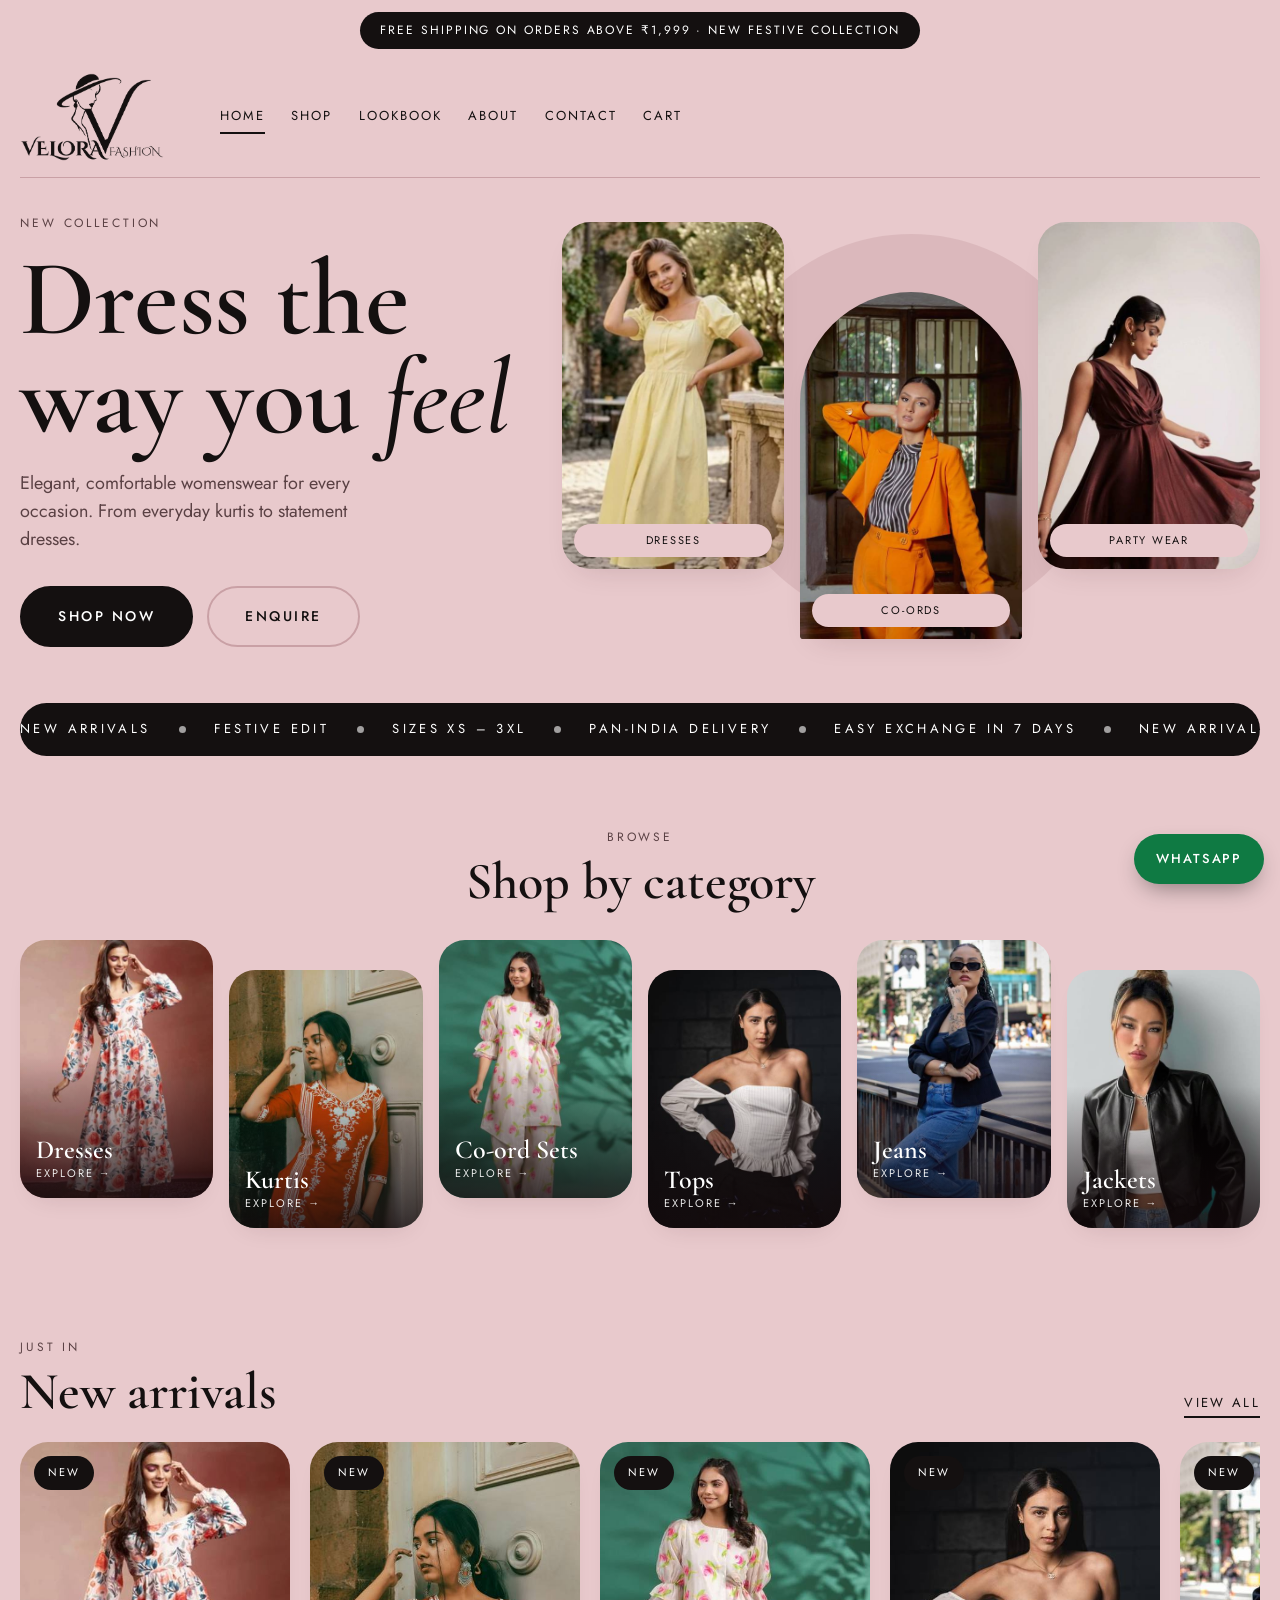
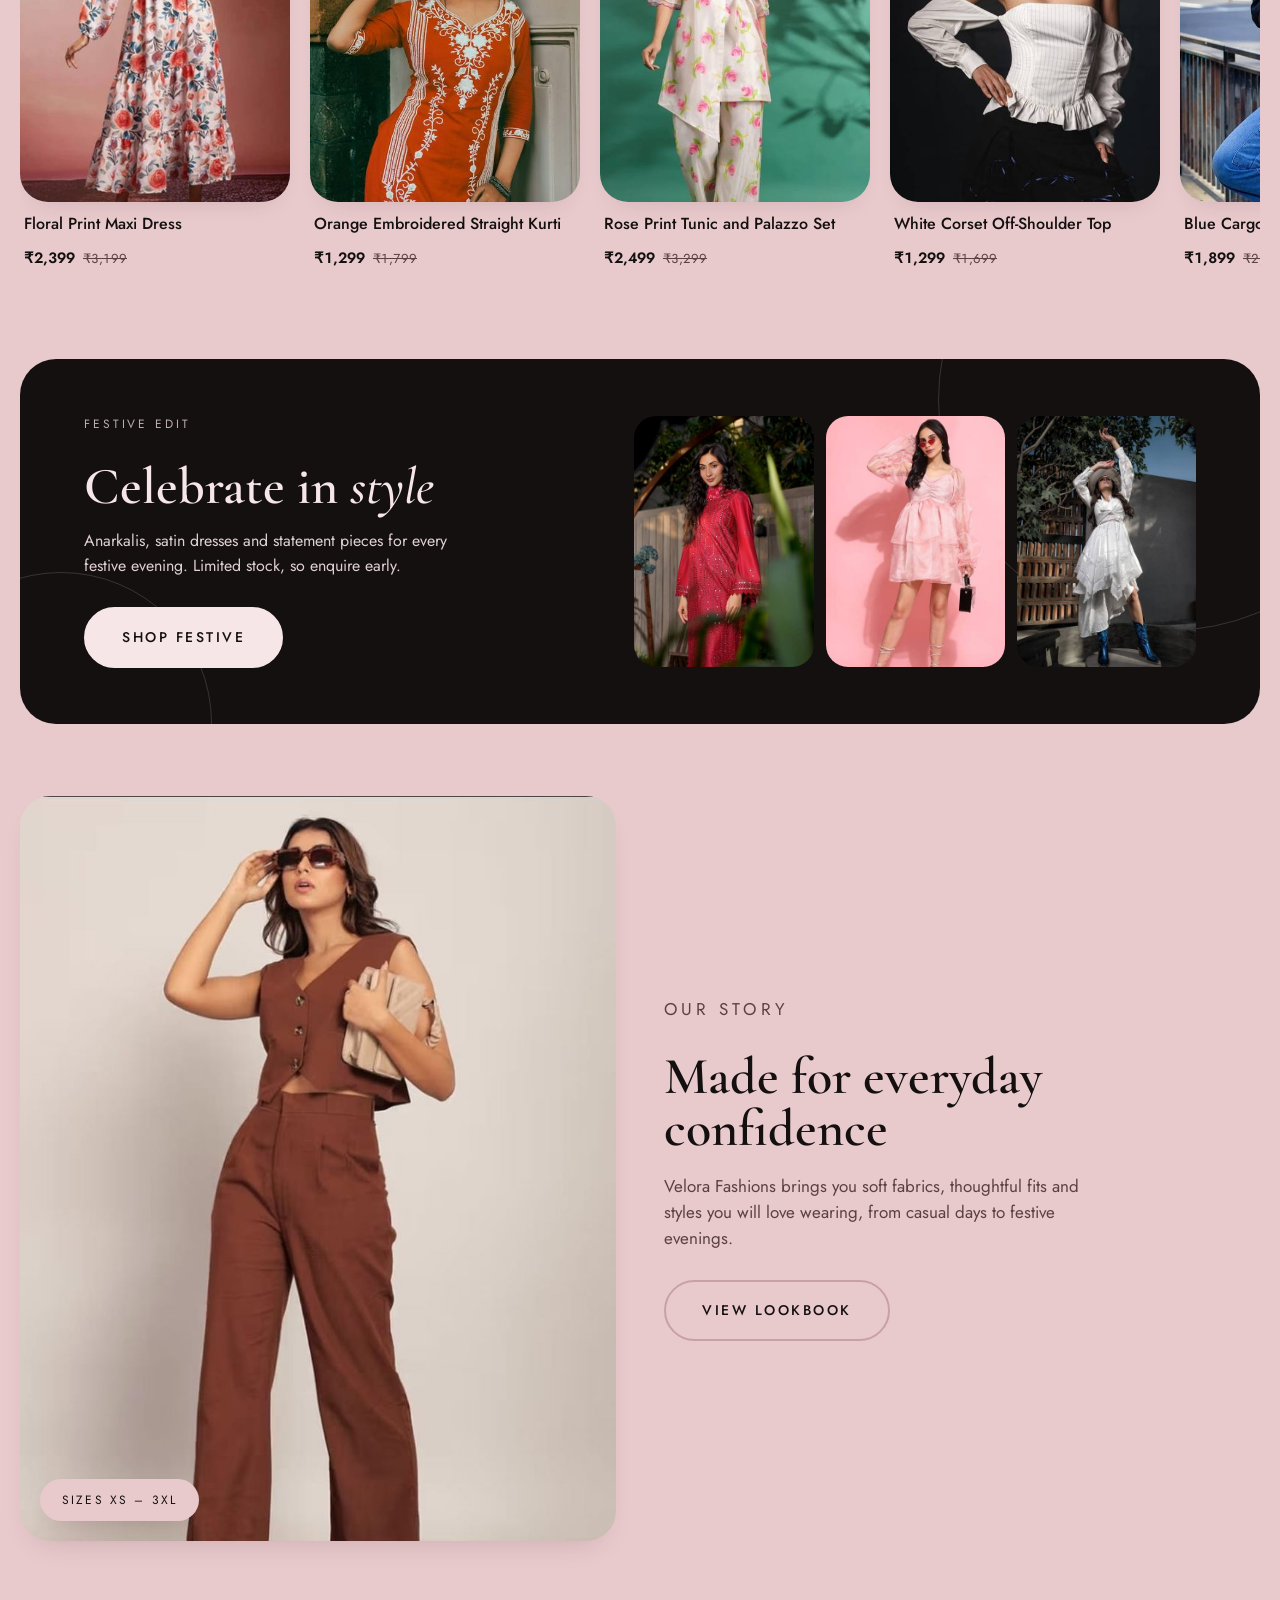
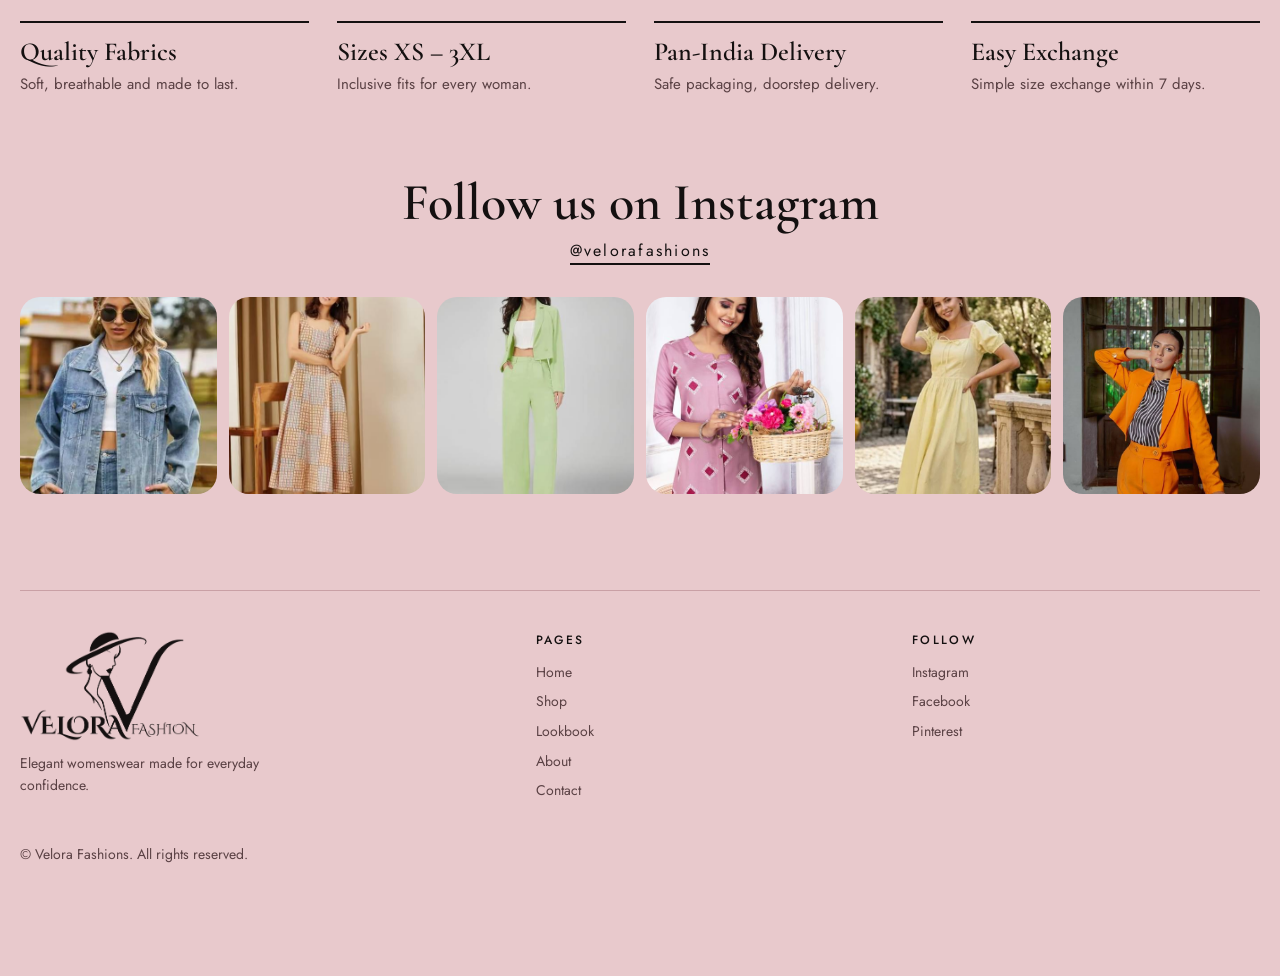
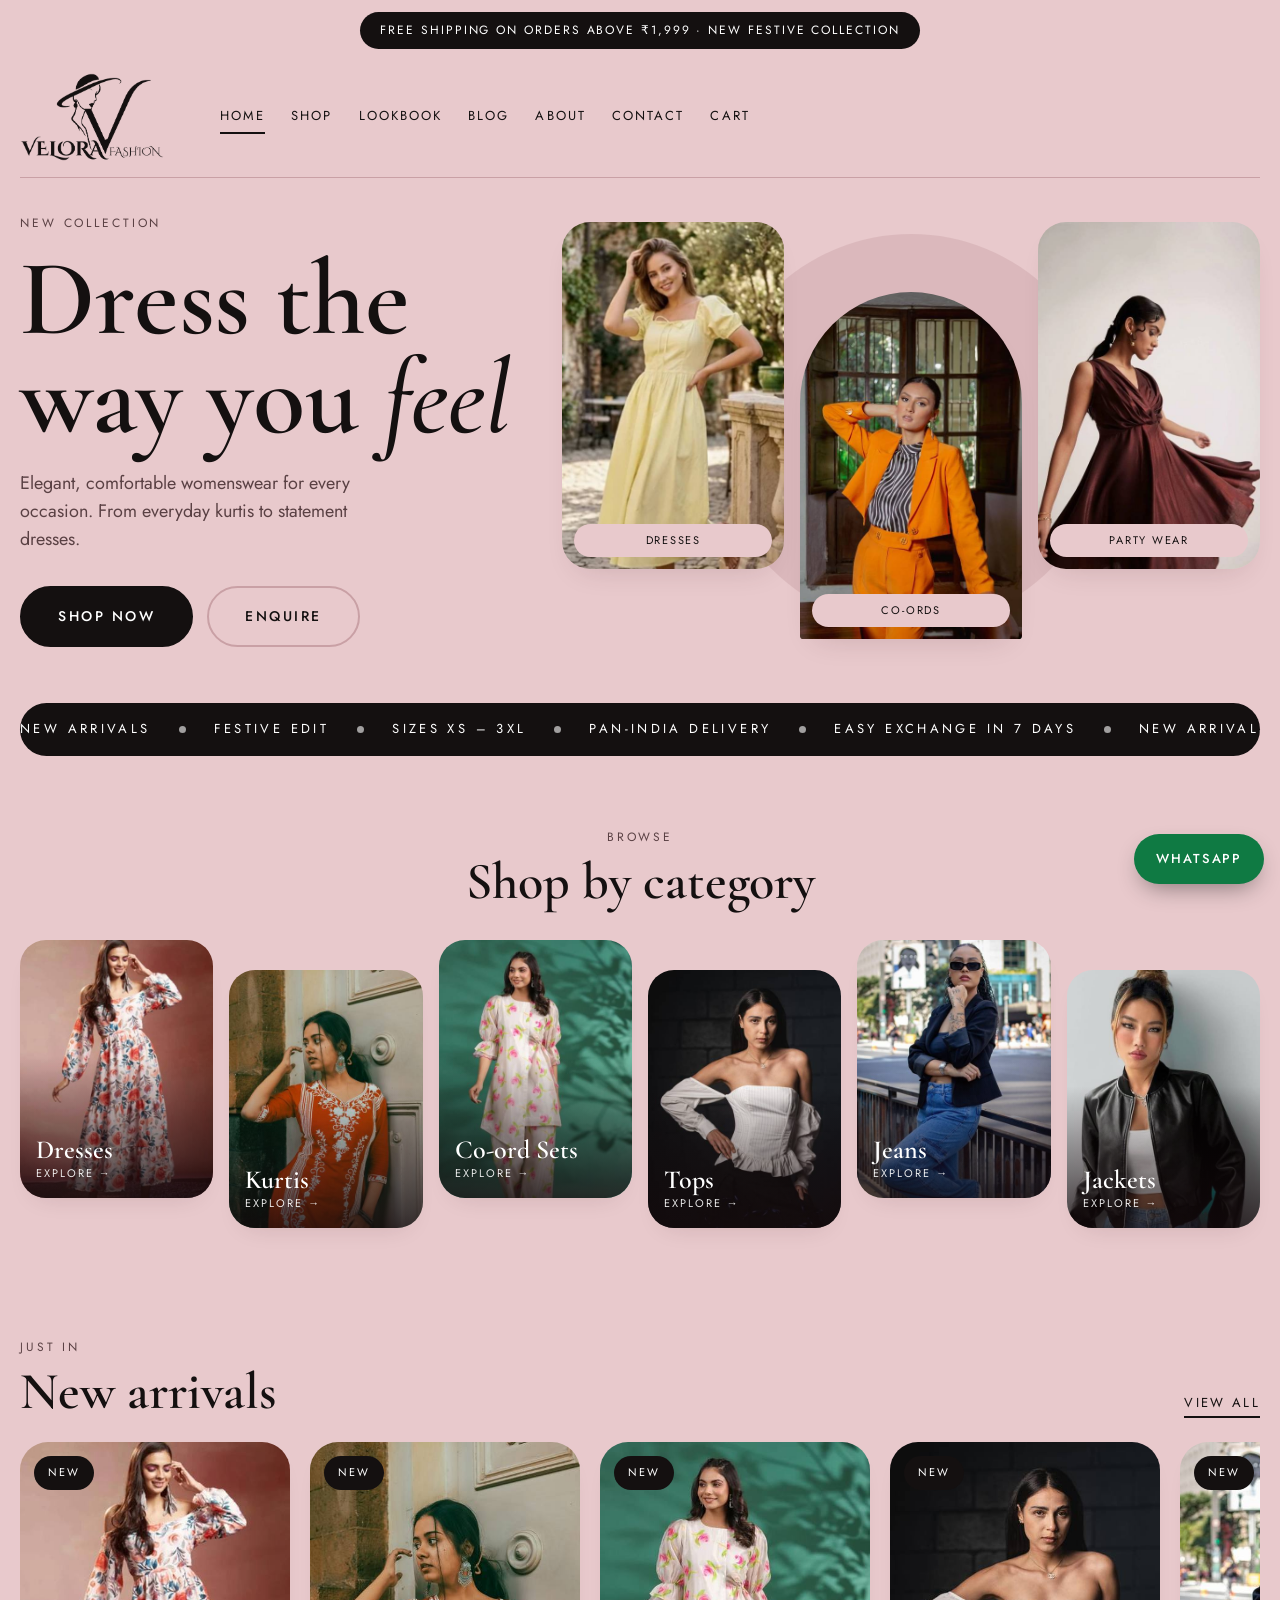
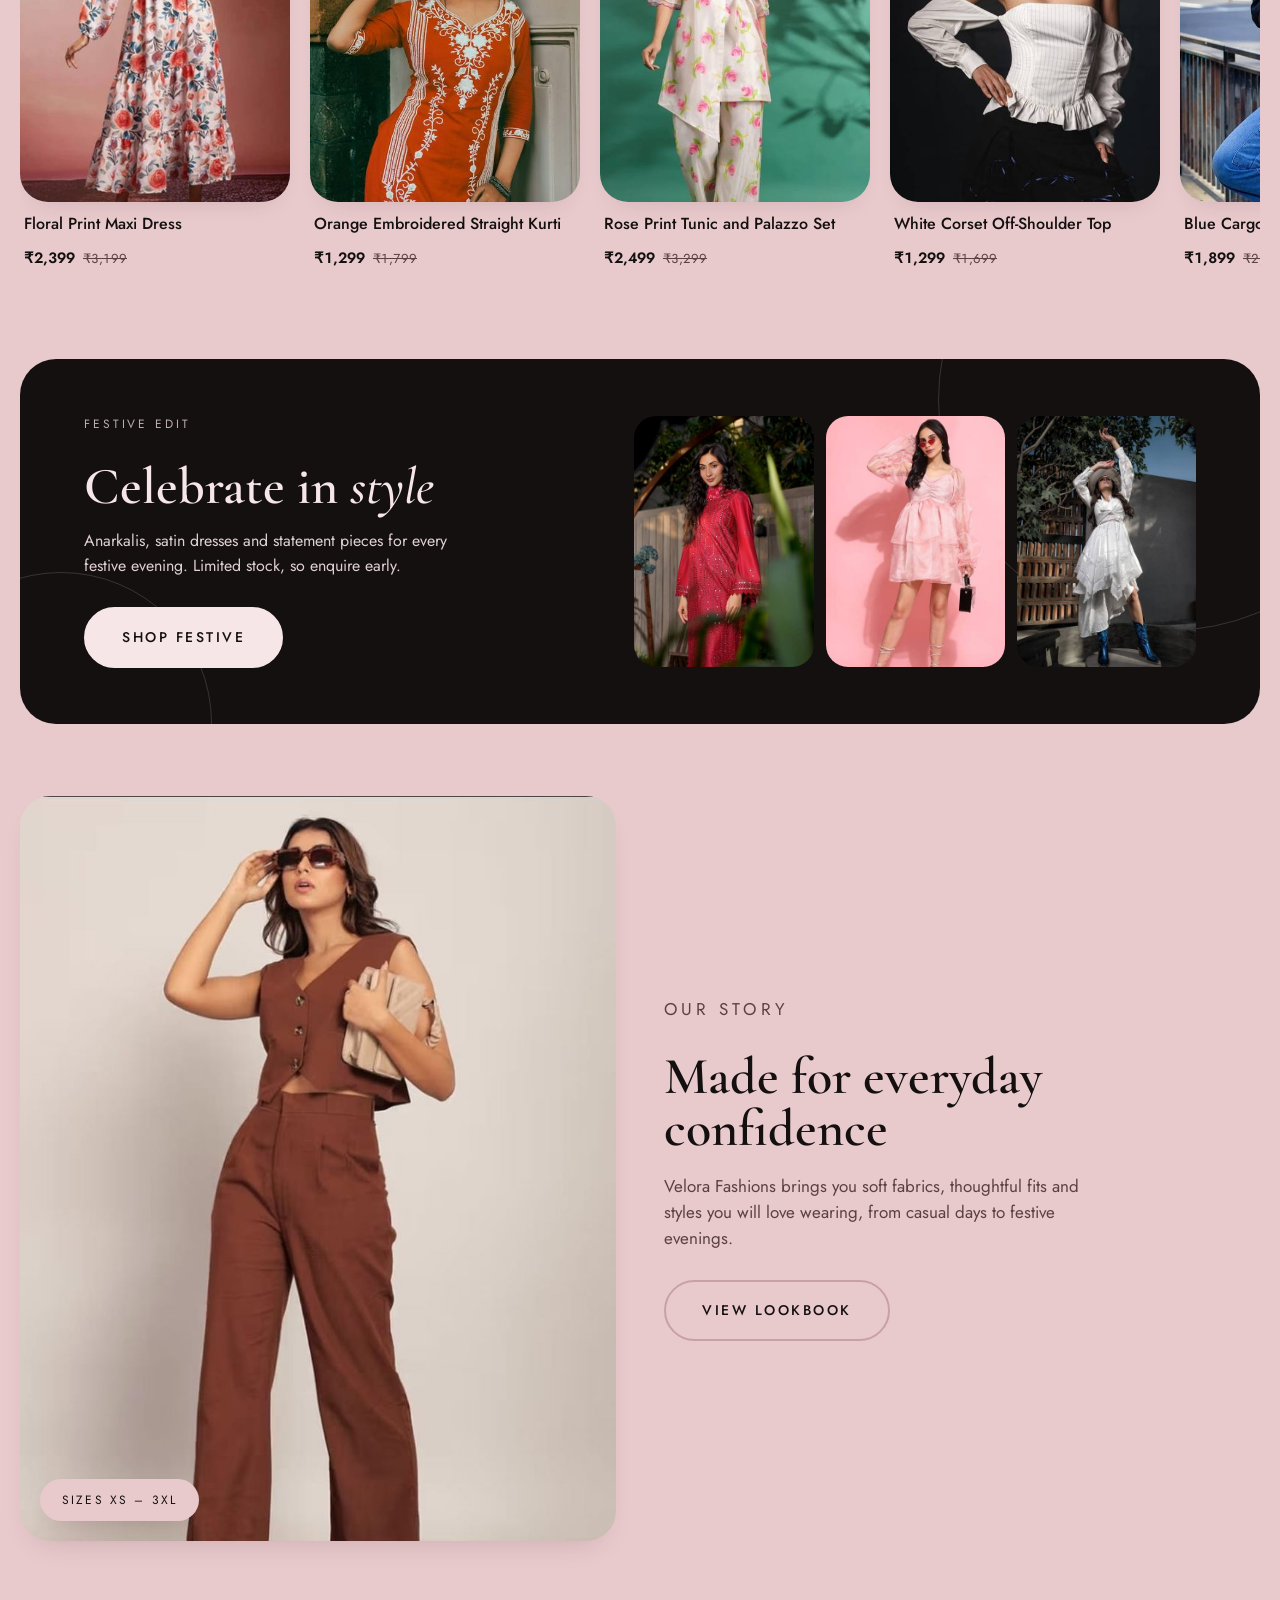
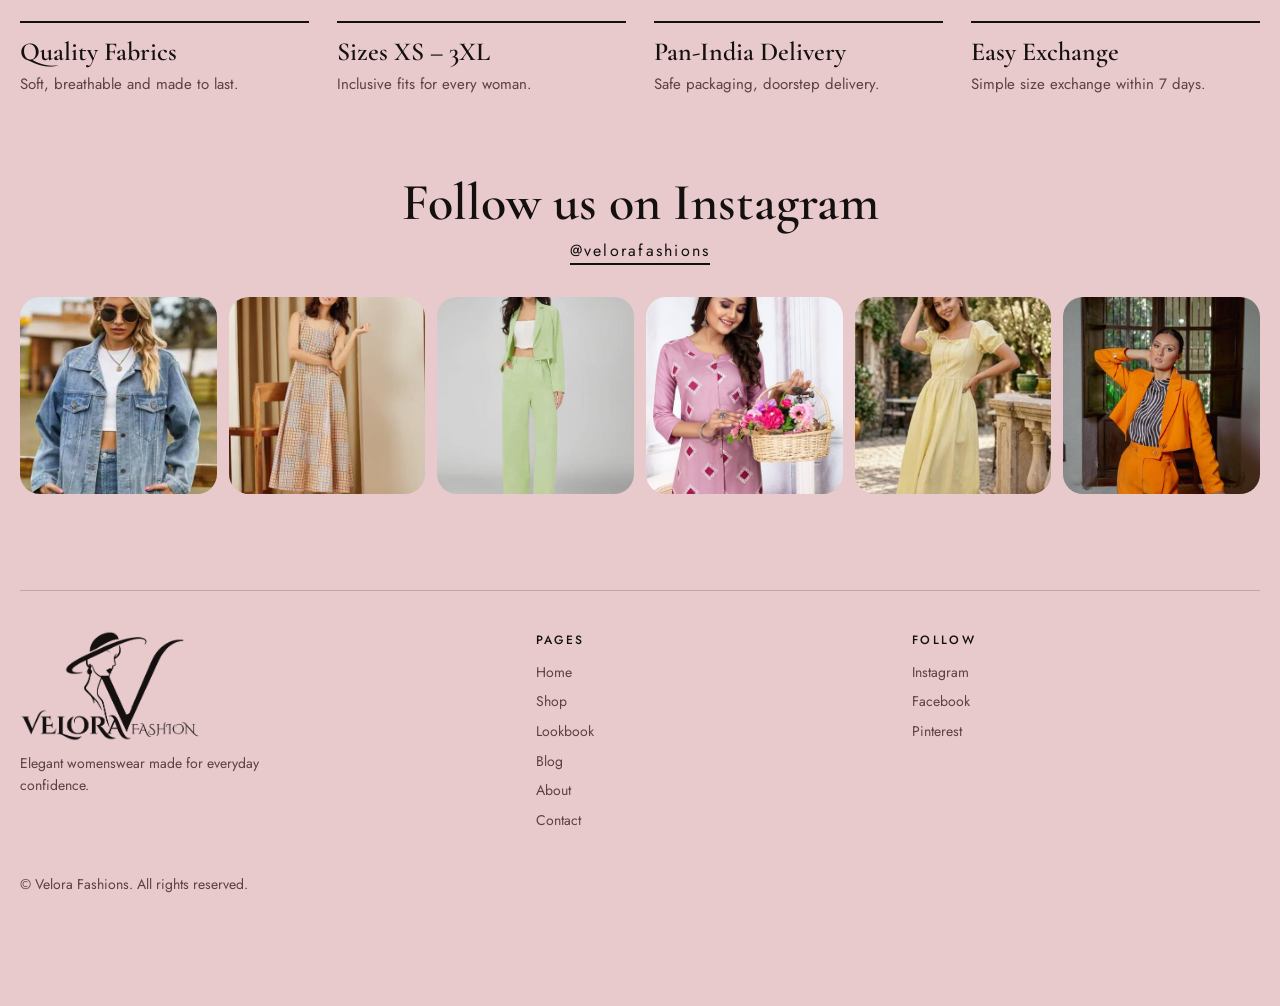
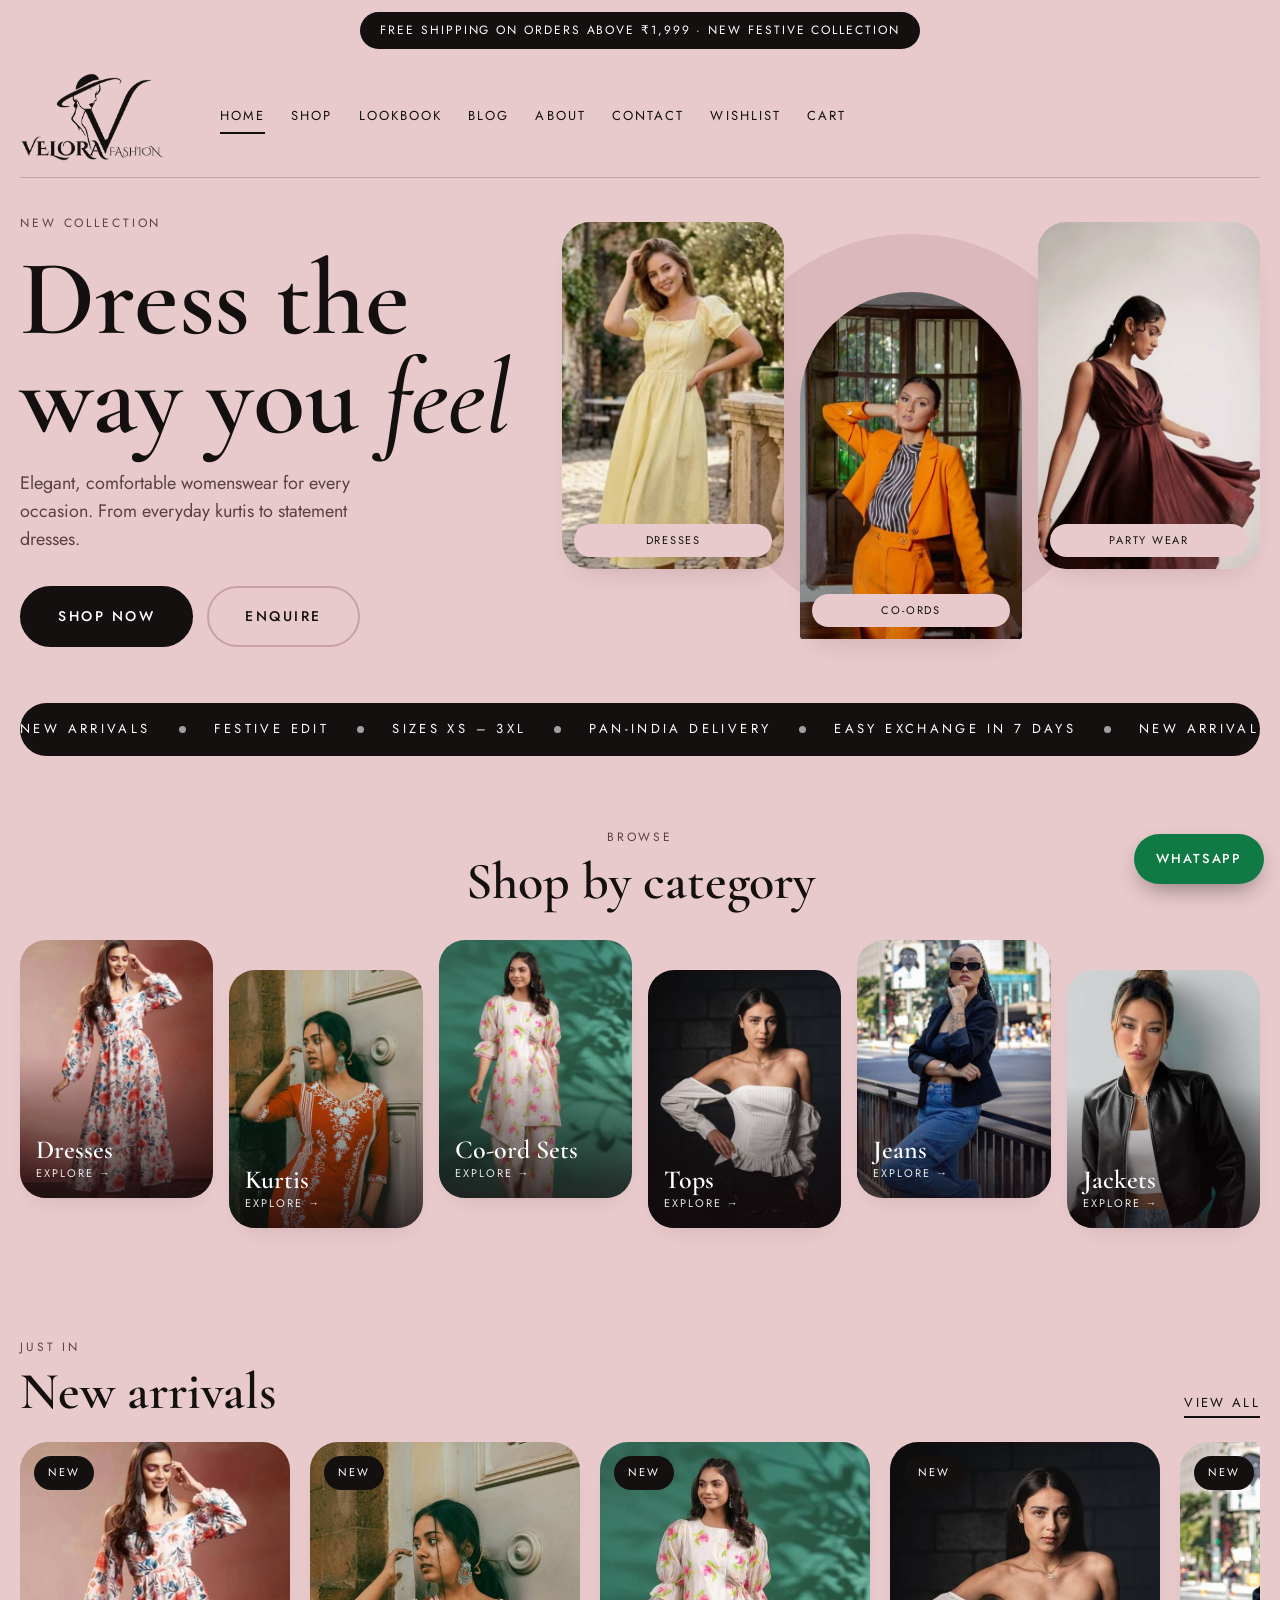
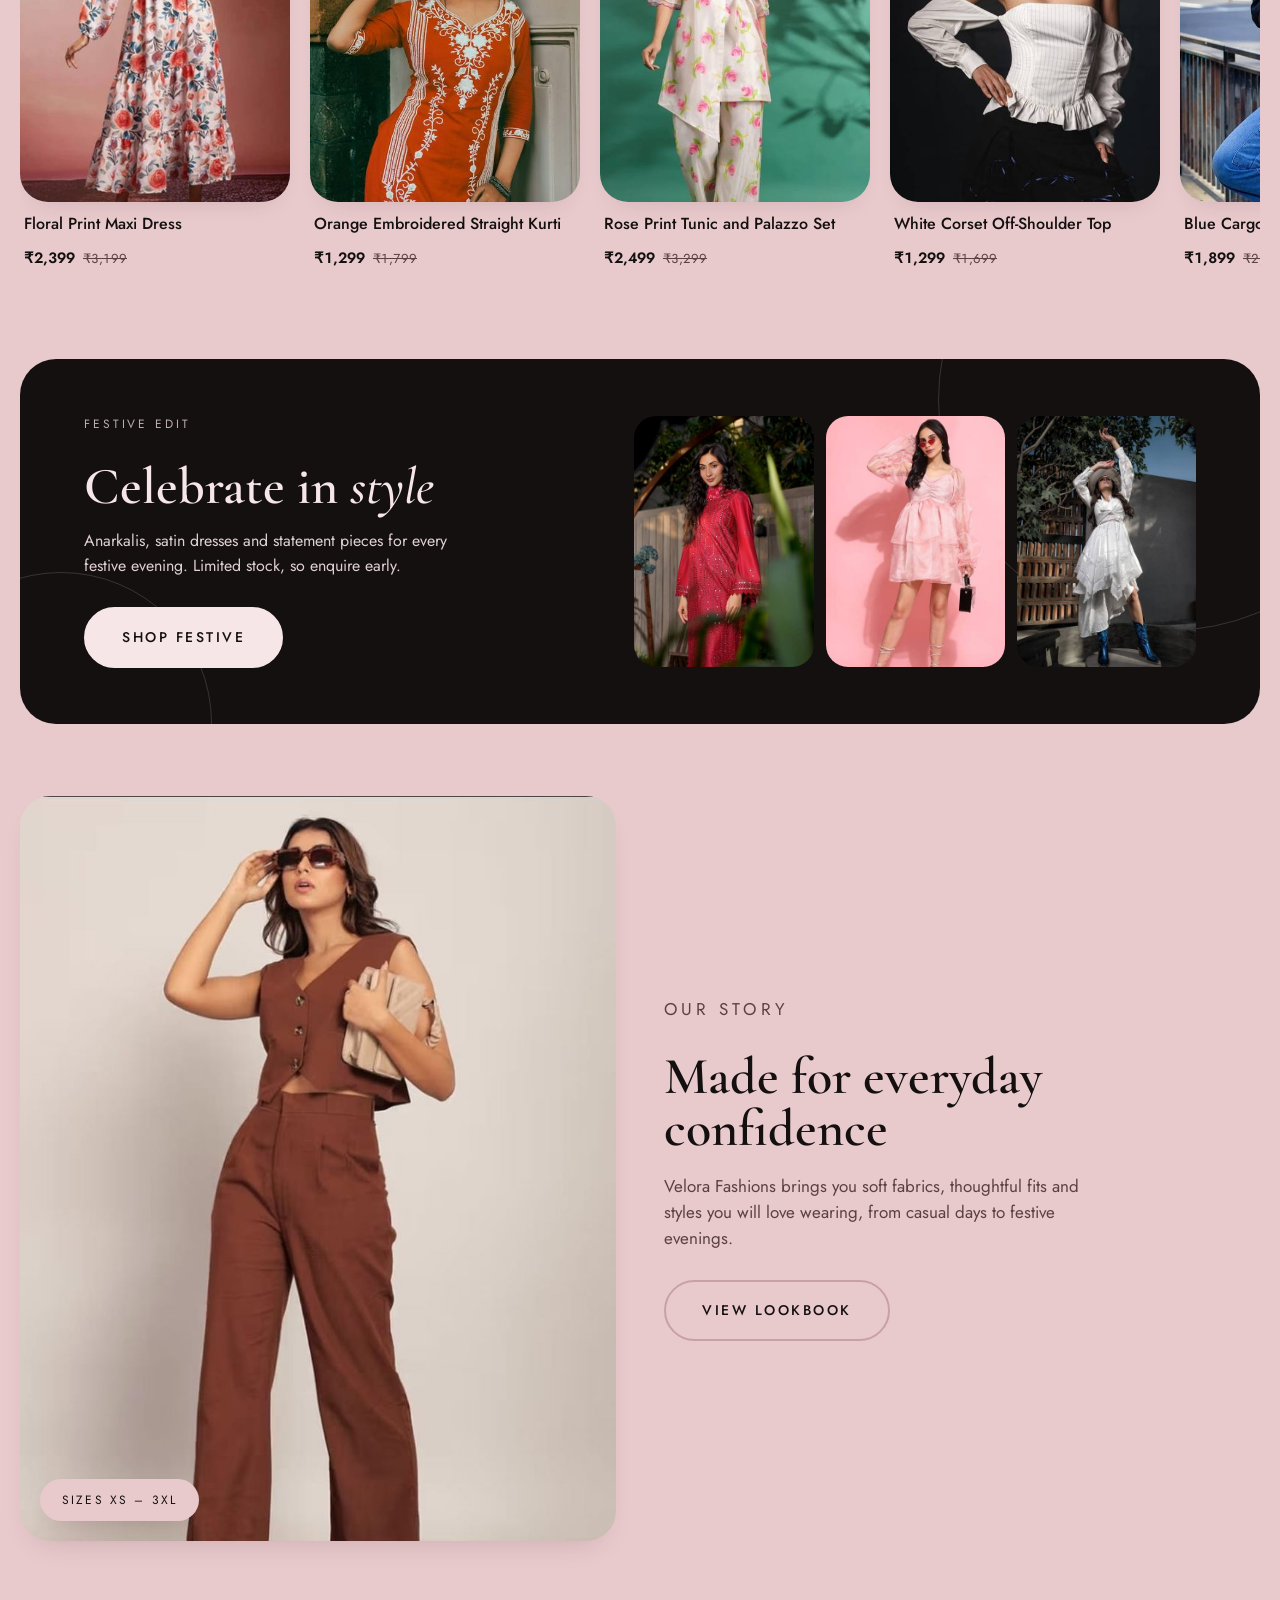
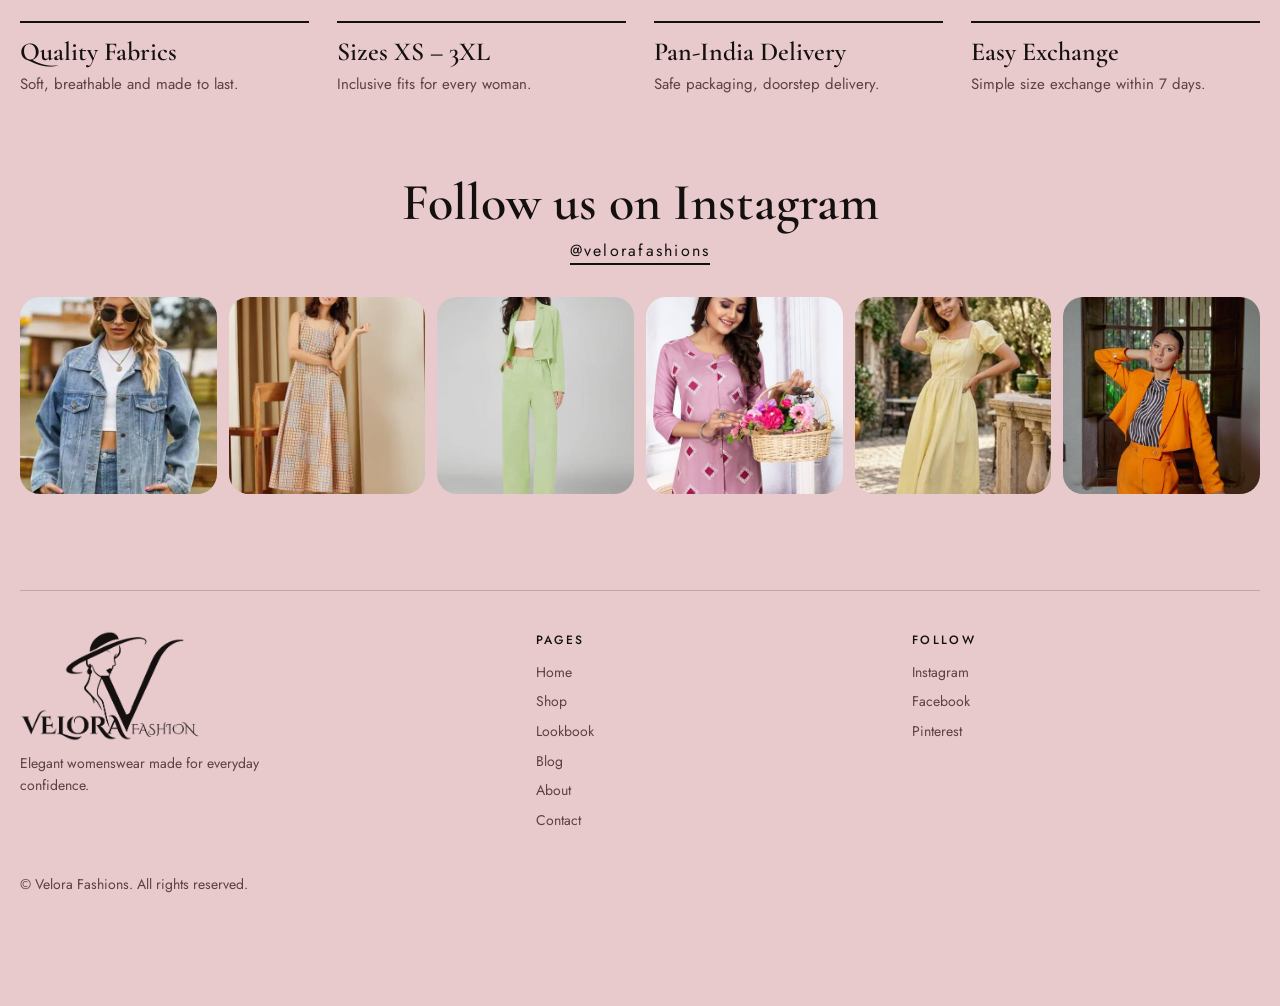
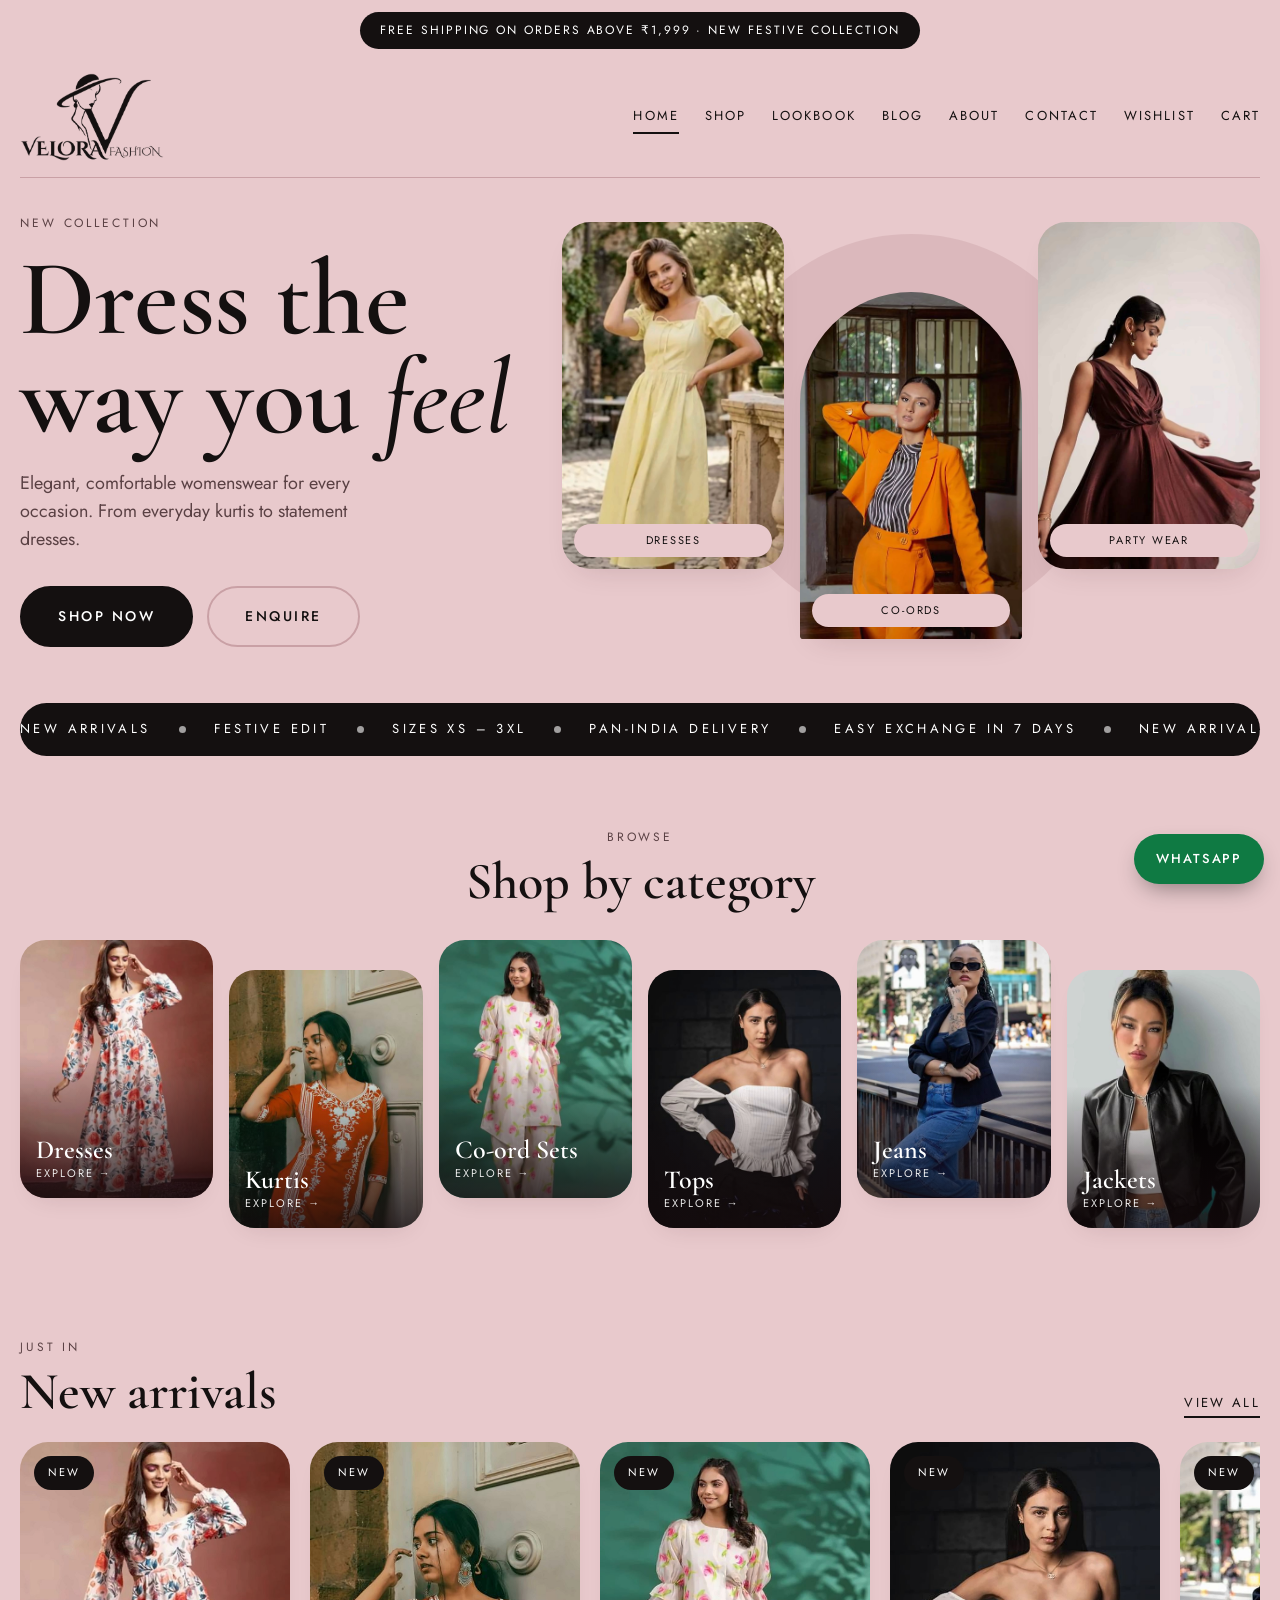
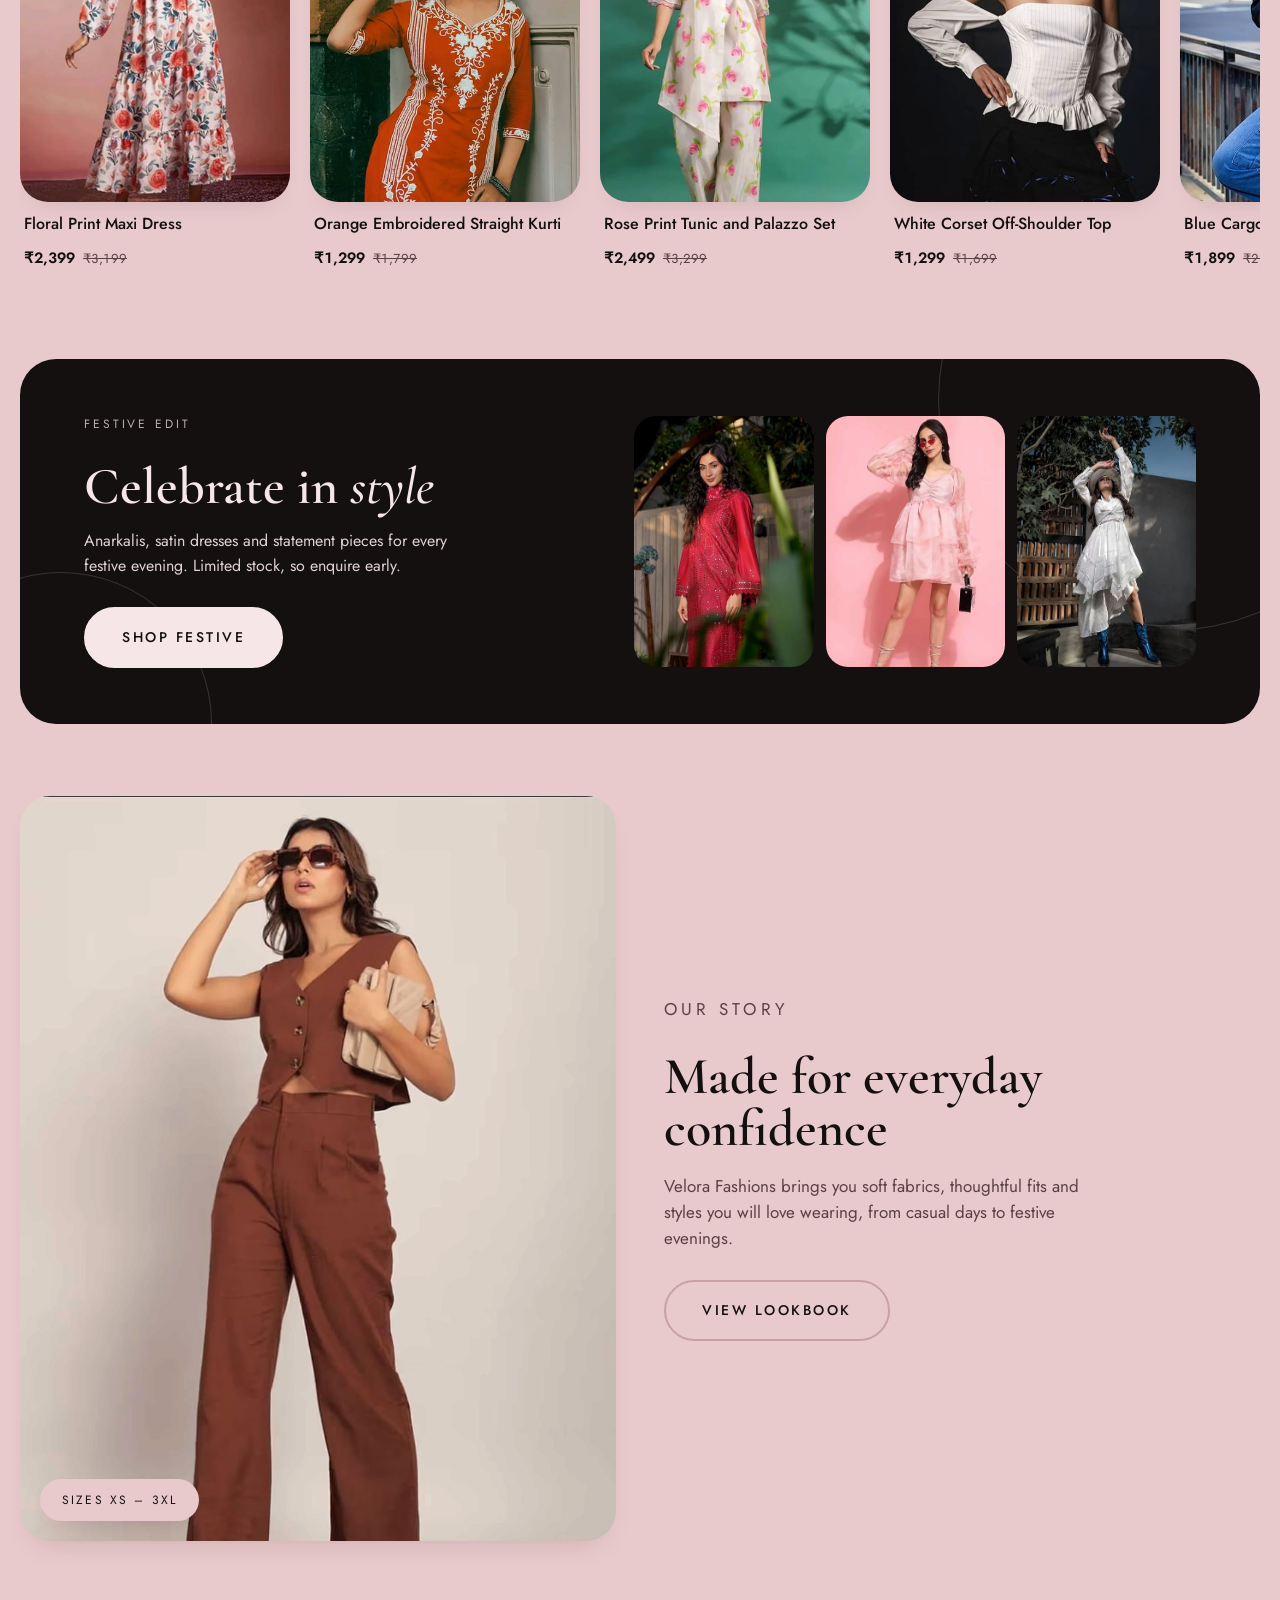
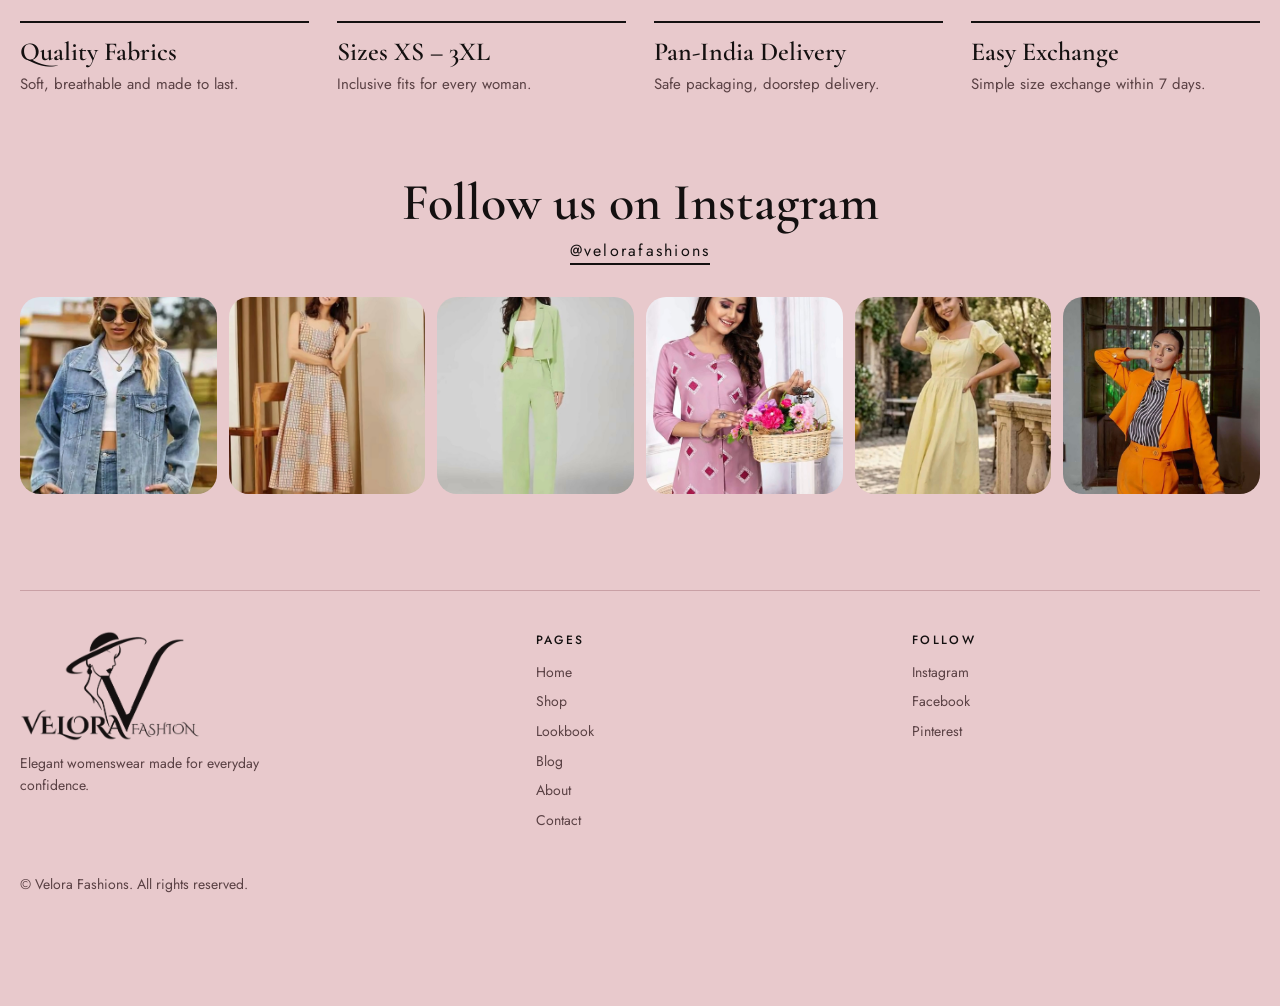
